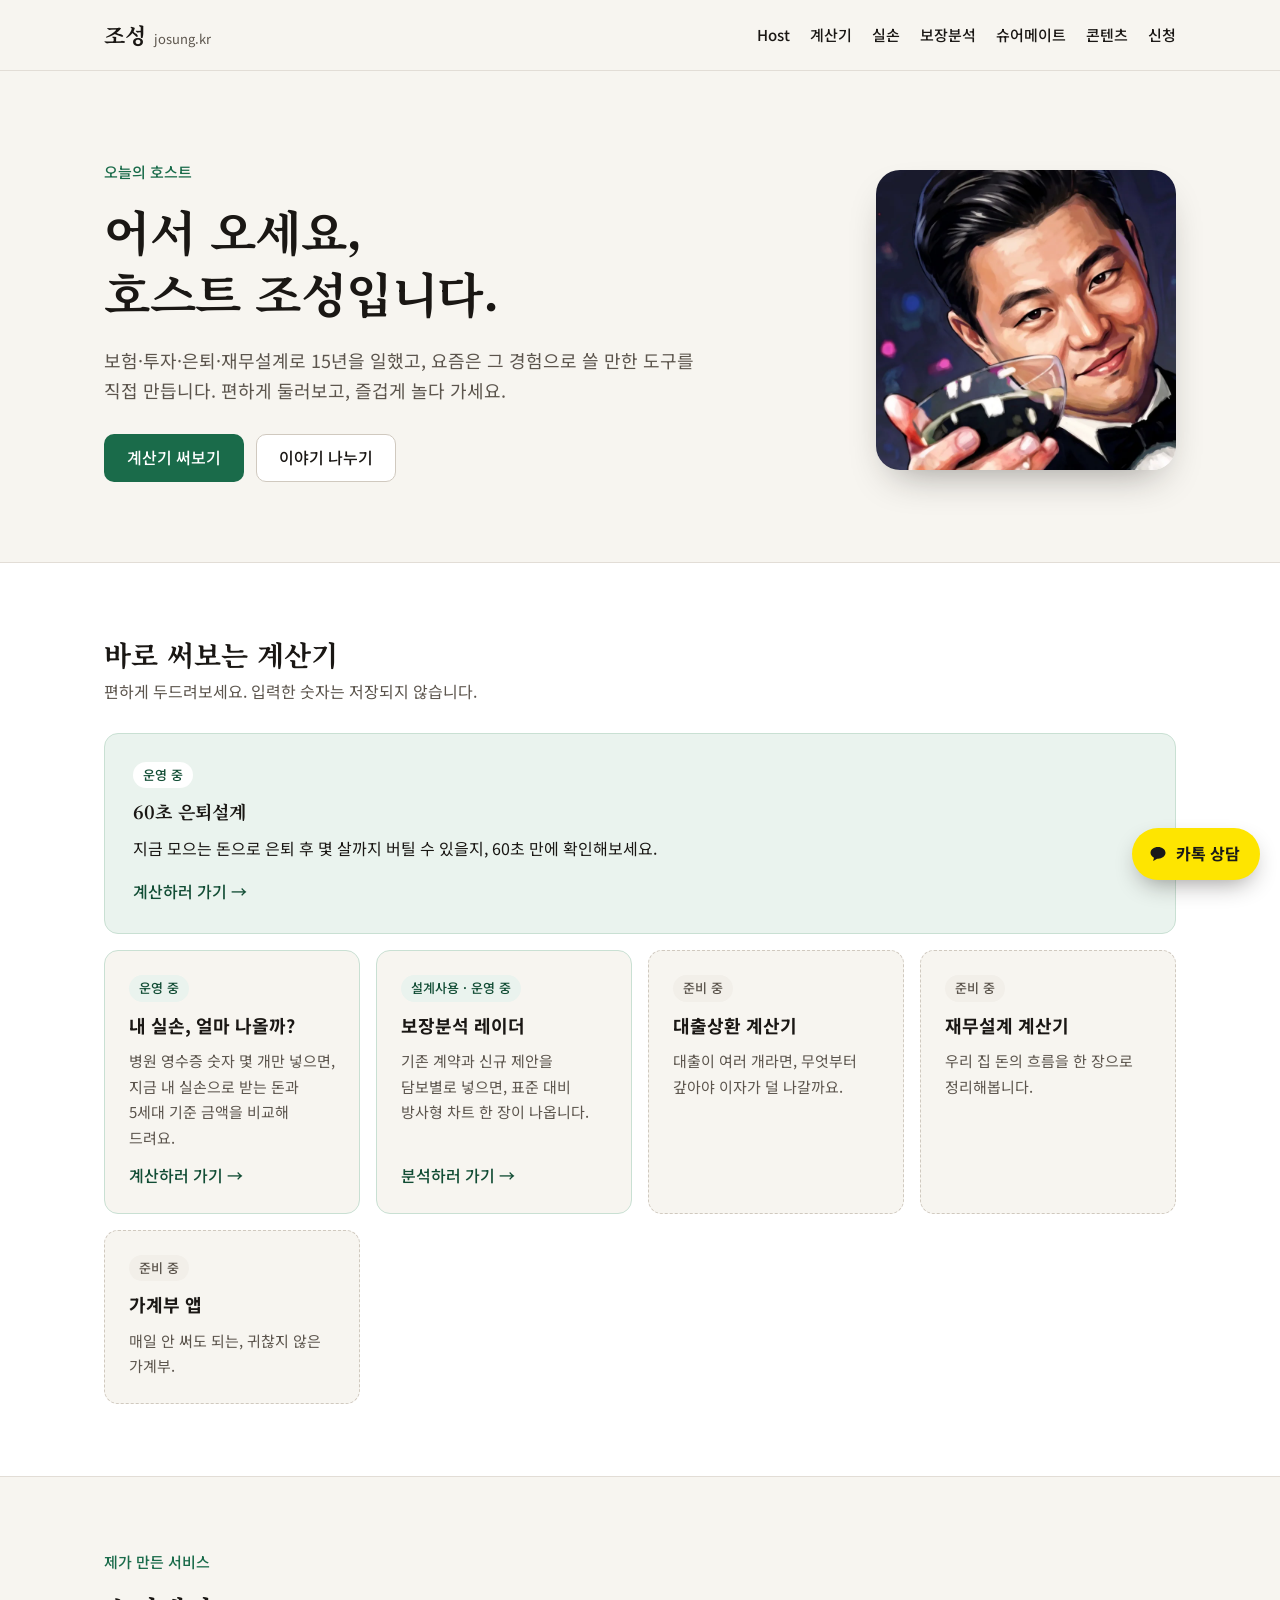
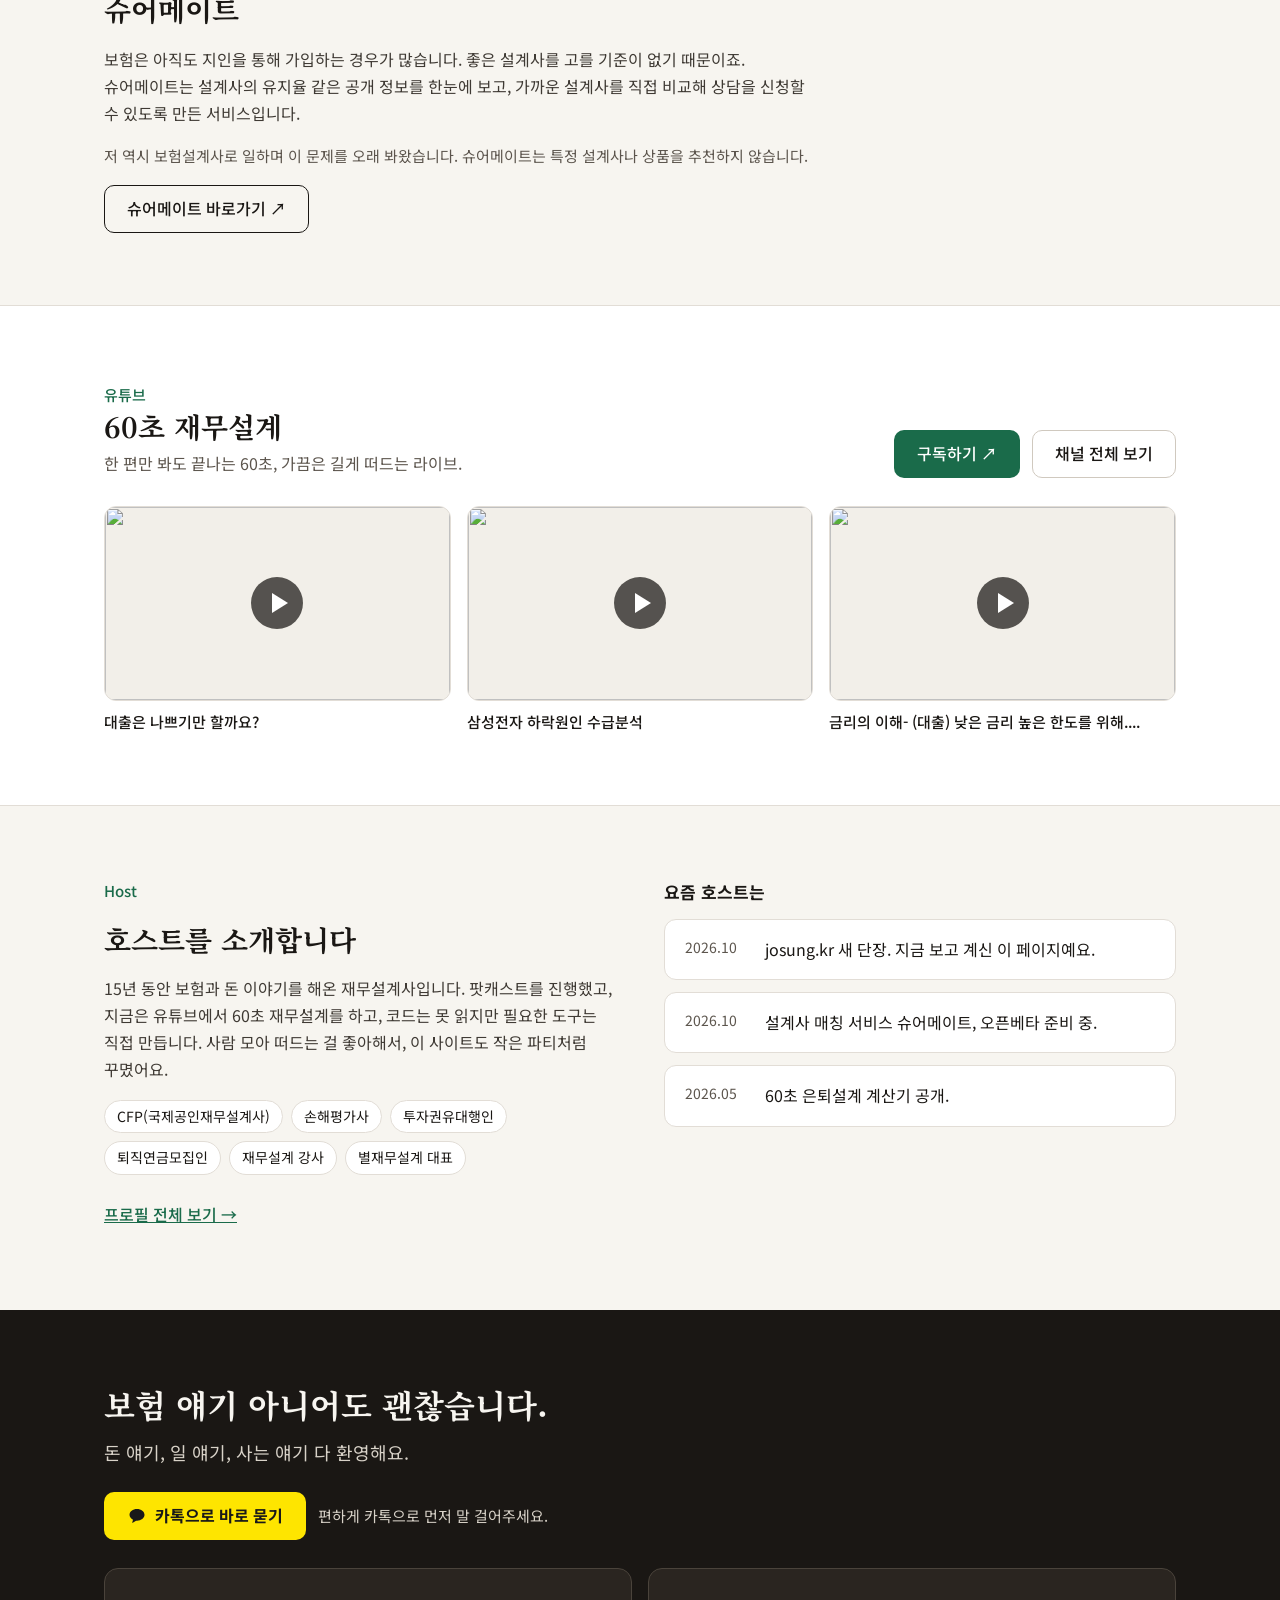
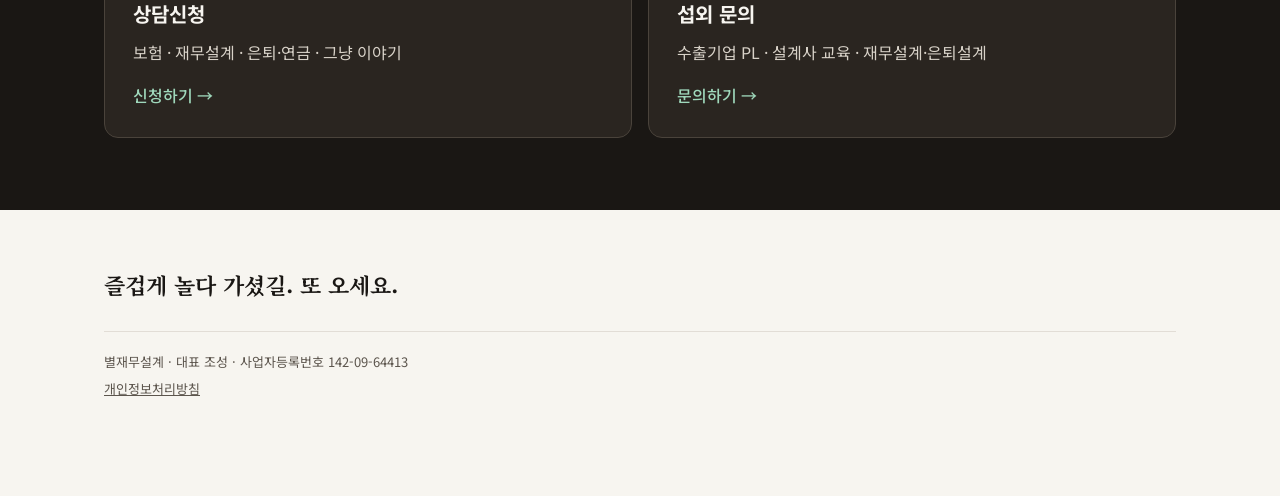
==== index.html @ 2e217f1d "공통 스타일 캐시 무효화 (site.css?v=) — 새 스타일이 바로 적용되도록 Co-Authored-By: Claude Opus 5.5 <noreply@anthropic.com" ====
<!doctype html>
<html lang="ko">
<head>
<meta charset="utf-8">
<meta name="viewport" content="width=device-width, initial-scale=1">
<title>조성 · josung.kr</title>
<meta name="description" content="어서 오세요, 호스트 조성입니다. 보험·투자·은퇴·재무설계 15년, 그 경험으로 쓸 만한 도구를 직접 만듭니다.">
<meta property="og:title" content="조성 · josung.kr">
<meta property="og:description" content="어서 오세요, 호스트 조성입니다. 편하게 둘러보고, 즐겁게 놀다 가세요.">
<meta property="og:url" content="https://josung.kr/">
<meta property="og:type" content="website">
<meta property="og:image" content="https://josung.kr/assets/og.jpg">
<meta property="og:image:width" content="1017">
<meta property="og:image:height" content="1017">
<link rel="preconnect" href="https://fonts.googleapis.com">
<link rel="preconnect" href="https://fonts.gstatic.com" crossorigin>
<link href="https://fonts.googleapis.com/css2?family=Noto+Serif+KR:wght@600;700&family=Noto+Sans+KR:wght@400;500;700&display=swap" rel="stylesheet">
<link rel="stylesheet" href="/assets/site.css?v=20261109">
</head>
<body>

<header class="site-header">
<div class="wrap">
<a class="brand" href="/"><b>조성</b><span>josung.kr</span></a>
<nav class="nav" aria-label="주 메뉴">
<a href="/host/">Host</a>
<a href="/#tools">계산기</a>
<a href="/silson/">실손</a>
<a href="/coverage/">보장분석</a>
<a href="/#suremate">슈어메이트</a>
<a href="/#contents">콘텐츠</a>
<a href="/apply/">신청</a>
</nav>
</div>
</header>

<main>
<section class="hero">
<div class="wrap hero-grid">
<div class="hero-text">
<p class="eyebrow">오늘의 호스트</p>
<h1>어서 오세요,<br>호스트 조성입니다.</h1>
<p class="lead">보험·투자·은퇴·재무설계로 15년을 일했고, 요즘은 그 경험으로 쓸 만한 도구를 직접 만듭니다. 편하게 둘러보고, 즐겁게 놀다 가세요.</p>
<div class="btns">
<a class="btn btn-primary" href="#tools">계산기 써보기</a>
<a class="btn btn-ghost" href="/apply/">이야기 나누기</a>
</div>
</div>
<picture class="host-photo">
<source srcset="/assets/host.webp" type="image/webp">
<img src="/assets/host.jpg" width="800" height="800" alt="샴페인 잔을 들고 웃고 있는 호스트 조성의 일러스트" fetchpriority="high">
</picture>
</div>
</section>

<section class="mkt" id="mkt-wrap" aria-label="오늘의 시장 지표" hidden>
<div class="wrap mkt-row">
<ul class="mkt-list" id="mkt"></ul>
</div>
</section>

<section class="band section" id="tools">
<div class="wrap">
<div class="section-head">
<div>
<h2>바로 써보는 계산기</h2>
<p class="muted">편하게 두드려보세요. 입력한 숫자는 저장되지 않습니다.</p>
</div>
</div>
<div class="grid">
<a class="card card-feature" href="/retire/">
<span class="badge badge-live">운영 중</span>
<span class="title">60초 은퇴설계</span>
<span>지금 모으는 돈으로 은퇴 후 몇 살까지 버틸 수 있을지, 60초 만에 확인해보세요.</span>
<span class="go">계산하러 가기 →</span>
</a>
<a class="card" href="/silson/" style="border-color:#C9E0D3">
<span class="badge badge-live" style="background:var(--accent-light)">운영 중</span>
<span class="title">내 실손, 얼마 나올까?</span>
<span class="desc">병원 영수증 숫자 몇 개만 넣으면, 지금 내 실손으로 받는 돈과 5세대 기준 금액을 비교해 드려요.</span>
<span style="margin-top:auto;padding-top:4px;font-weight:500;color:var(--accent-dark)">계산하러 가기 →</span>
</a>
<a class="card" href="/coverage/" style="border-color:#C9E0D3">
<span class="badge badge-live" style="background:var(--accent-light)">설계사용 · 운영 중</span>
<span class="title">보장분석 레이더</span>
<span class="desc">기존 계약과 신규 제안을 담보별로 넣으면, 표준 대비 방사형 차트 한 장이 나옵니다.</span>
<span style="margin-top:auto;padding-top:4px;font-weight:500;color:var(--accent-dark)">분석하러 가기 →</span>
</a>
<div class="card card-soon">
<span class="badge">준비 중</span>
<span class="title">대출상환 계산기</span>
<span class="desc">대출이 여러 개라면, 무엇부터 갚아야 이자가 덜 나갈까요.</span>
</div>
<div class="card card-soon">
<span class="badge">준비 중</span>
<span class="title">재무설계 계산기</span>
<span class="desc">우리 집 돈의 흐름을 한 장으로 정리해봅니다.</span>
</div>
<div class="card card-soon">
<span class="badge">준비 중</span>
<span class="title">가계부 앱</span>
<span class="desc">매일 안 써도 되는, 귀찮지 않은 가계부.</span>
</div>
</div>
</div>
</section>

<section class="section" id="suremate">
<div class="wrap">
<div class="stack" style="max-width:44em">
<p class="eyebrow">제가 만든 서비스</p>
<h2>슈어메이트</h2>
<p style="color:var(--text-body)">보험은 아직도 지인을 통해 가입하는 경우가 많습니다. 좋은 설계사를 고를 기준이 없기 때문이죠. 슈어메이트는 설계사의 유지율 같은 공개 정보를 한눈에 보고, 가까운 설계사를 직접 비교해 상담을 신청할 수 있도록 만든 서비스입니다.</p>
<p class="muted" style="font-size:15px">저 역시 보험설계사로 일하며 이 문제를 오래 봐왔습니다. 슈어메이트는 특정 설계사나 상품을 추천하지 않습니다.</p>
<div><a class="btn btn-line" href="https://suremate.co.kr" target="_blank" rel="noopener">슈어메이트 바로가기 ↗</a></div>
</div>
</div>
</section>

<section class="band section" id="contents">
<div class="wrap">
<div class="section-head">
<div>
<p class="eyebrow">유튜브</p>
<h2>60초 재무설계</h2>
<p class="muted">한 편만 봐도 끝나는 60초, 가끔은 길게 떠드는 라이브.</p>
</div>
<div class="btns">
<a class="btn btn-primary" href="https://www.youtube.com/@fp60seconds?sub_confirmation=1" target="_blank" rel="noopener">구독하기 ↗</a>
<a class="btn btn-ghost" href="https://www.youtube.com/@fp60seconds" target="_blank" rel="noopener">채널 전체 보기</a>
</div>
</div>
<div id="yt" class="video-grid" aria-label="최신 영상 목록"></div>
</div>
</section>

<section class="section" id="host">
<div class="wrap split">
<div class="stack">
<p class="eyebrow">Host</p>
<h2>호스트를 소개합니다</h2>
<p style="color:var(--text-body)">15년 동안 보험과 돈 이야기를 해온 재무설계사입니다. 팟캐스트를 진행했고, 지금은 유튜브에서 60초 재무설계를 하고, 코드는 못 읽지만 필요한 도구는 직접 만듭니다. 사람 모아 떠드는 걸 좋아해서, 이 사이트도 작은 파티처럼 꾸몄어요.</p>
<div class="tags">
<span class="tag">CFP(국제공인재무설계사)</span>
<span class="tag">손해평가사</span>
<span class="tag">투자권유대행인</span>
<span class="tag">퇴직연금모집인</span>
<span class="tag">재무설계 강사</span>
<span class="tag">별재무설계 대표</span>
</div>
<div><a href="/host/" style="font-weight:500;display:inline-block;padding:10px 0">프로필 전체 보기 →</a></div>
</div>
<div class="news">
<h3>요즘 호스트는</h3>
<div class="news-item"><time datetime="2026-10">2026.10</time><span>josung.kr 새 단장. 지금 보고 계신 이 페이지예요.</span></div>
<div class="news-item"><time datetime="2026-10">2026.10</time><span>설계사 매칭 서비스 슈어메이트, 오픈베타 준비 중.</span></div>
<div class="news-item"><time datetime="2026-05">2026.05</time><span>60초 은퇴설계 계산기 공개.</span></div>
</div>
</div>
</section>

<section class="dark section" id="apply">
<div class="wrap">
<h2>보험 얘기 아니어도 괜찮습니다.</h2>
<p class="sub">돈 얘기, 일 얘기, 사는 얘기 다 환영해요.</p>
<div class="btns" style="margin:-8px 0 28px"><a class="btn btn-kakao" href="https://pf.kakao.com/_ewmWX/chat" target="_blank" rel="noopener"><svg width="20" height="20" viewBox="0 0 24 24" aria-hidden="true"><path fill="currentColor" d="M12 3.5c-5 0-9 3.1-9 7 0 2.5 1.7 4.7 4.2 5.9l-.9 3.4c-.1.3.3.6.6.4l4-2.6h1.1c5 0 9-3.1 9-7s-4-7.1-9-7.1z"/></svg>카톡으로 바로 묻기</a><span class="kakao-note">편하게 카톡으로 먼저 말 걸어주세요.</span></div>
<div class="grid">
<a class="dark-card" href="/apply/#consult">
<span class="title">상담신청</span>
<span class="desc">보험 · 재무설계 · 은퇴·연금 · 그냥 이야기</span>
<span class="go">신청하기 →</span>
</a>
<a class="dark-card" href="/apply/#lecture">
<span class="title">섭외 문의</span>
<span class="desc">수출기업 PL · 설계사 교육 · 재무설계·은퇴설계</span>
<span class="go">문의하기 →</span>
</a>
</div>
</div>
</section>
</main>
<a class="kakao-fab" href="https://pf.kakao.com/_ewmWX/chat" target="_blank" rel="noopener" aria-label="카카오톡으로 바로 채팅하기"><svg width="20" height="20" viewBox="0 0 24 24" aria-hidden="true"><path fill="currentColor" d="M12 3.5c-5 0-9 3.1-9 7 0 2.5 1.7 4.7 4.2 5.9l-.9 3.4c-.1.3.3.6.6.4l4-2.6h1.1c5 0 9-3.1 9-7s-4-7.1-9-7.1z"/></svg><span>카톡 상담</span></a>


<footer class="site-footer">
<div class="wrap">
<p class="bye">즐겁게 놀다 가셨길. 또 오세요.</p>
<div class="legal">
<span>별재무설계 · 대표 조성 · 사업자등록번호 142-09-64413</span>
<span><a href="/privacy/">개인정보처리방침</a></span>
</div>
</div>
</footer>

<script>
(function () {
  var box = document.getElementById('yt');
  var PLAYLIST = 'UUj6xeOFJopNMWaW1J7c9bAw';
  var SOURCES = ['https://raw.githubusercontent.com/agemoory/retirement_planing/main/data/videos.json', '/data/videos.json'];
  var MAX = 3;

  function fallback() {
    box.className = 'video';
    box.innerHTML = '';
    var f = document.createElement('iframe');
    f.src = 'https://www.youtube-nocookie.com/embed/videoseries?list=' + PLAYLIST + '&rel=0';
    f.title = '60초 재무설계 최신 영상';
    f.loading = 'lazy';
    f.allow = 'accelerometer; clipboard-write; encrypted-media; gyroscope; picture-in-picture; web-share';
    f.referrerPolicy = 'strict-origin-when-cross-origin';
    f.allowFullscreen = true;
    box.appendChild(f);
  }

  function fmt(iso) {
    var d = new Date(iso);
    if (isNaN(d)) return '';
    return d.getFullYear() + '.' + String(d.getMonth() + 1).padStart(2, '0') + '.' + String(d.getDate()).padStart(2, '0');
  }

  function play(item, v) {
    var f = document.createElement('iframe');
    f.src = 'https://www.youtube-nocookie.com/embed/' + v.id + '?autoplay=1&rel=0';
    f.title = v.title;
    f.allow = 'autoplay; accelerometer; clipboard-write; encrypted-media; gyroscope; picture-in-picture; web-share';
    f.referrerPolicy = 'strict-origin-when-cross-origin';
    f.allowFullscreen = true;
    var thumb = item.querySelector('.vthumb');
    thumb.innerHTML = '';
    thumb.appendChild(f);
  }

  function render(list) {
    box.innerHTML = '';
    list.slice(0, MAX).forEach(function (v) {
      var item = document.createElement('div');
      item.className = 'vitem';
      var btn = document.createElement('button');
      btn.type = 'button';
      btn.className = 'vthumb';
      btn.setAttribute('aria-label', v.title + ' 재생');
      var img = document.createElement('img');
      img.src = 'https://i.ytimg.com/vi/' + v.id + '/mqdefault.jpg';
      img.alt = '';
      img.loading = 'lazy';
      var icon = document.createElement('span');
      icon.className = 'vplay';
      icon.setAttribute('aria-hidden', 'true');
      btn.appendChild(img);
      btn.appendChild(icon);
      btn.addEventListener('click', function () { play(item, v); });
      var t = document.createElement('p');
      t.className = 'vtitle';
      t.textContent = v.title;
      item.appendChild(btn);
      item.appendChild(t);
      box.appendChild(item);
    });
  }

  function load(i) {
    if (i >= SOURCES.length) { fallback(); return; }
    fetch(SOURCES[i], { cache: 'no-cache' })
      .then(function (r) { if (!r.ok) throw 0; return r.json(); })
      .then(function (j) { if (!j.videos || !j.videos.length) throw 0; render(j.videos); })
      .catch(function () { load(i + 1); });
  }
  load(0);
})();
</script>
<script>
(function () {
  var wrap = document.getElementById('mkt-wrap'), list = document.getElementById('mkt');
  var SOURCES = ['https://raw.githubusercontent.com/agemoory/retirement_planing/market-data/market.json', 'https://raw.githubusercontent.com/agemoory/retirement_planing/main/data/market.json', '/data/market.json'];
  function n(v, d) { return Number(v).toLocaleString('ko-KR', { minimumFractionDigits: d, maximumFractionDigits: d }); }
  function hm(iso) {
    var d = new Date(iso); if (isNaN(d)) return '';
    var k = new Date(d.getTime() + (d.getTimezoneOffset() + 540) * 60000);
    return (k.getMonth() + 1) + '.' + String(k.getDate()).padStart(2, '0') + ' ' + String(k.getHours()).padStart(2, '0') + ':' + String(k.getMinutes()).padStart(2, '0');
  }
  function kst(iso) { var d = new Date(iso); return isNaN(d) ? null : new Date(d.getTime() + (d.getTimezoneOffset() + 540) * 60000); }
  // 오늘 시세면 'HH:MM', 아니면 'M.DD 마감'
  function stamp(iso) {
    var k = kst(iso), now = kst(new Date().toISOString()); if (!k) return '';
    if (k.toDateString() === now.toDateString()) return String(k.getHours()).padStart(2, '0') + ':' + String(k.getMinutes()).padStart(2, '0');
    return (k.getMonth() + 1) + '/' + k.getDate();
  }
  function render(j) {
    var items = (j.items || []).filter(function (i) { return isFinite(i.price) && isFinite(i.change); });
    if (!items.length) return;
    var newest = items.reduce(function (m, i) { var t = Date.parse(i.time || ''); return t > m ? t : m; }, 0);
    if (newest && Date.now() - newest > 7 * 864e5) return;   // 일주일 넘게 묵은 숫자는 숨김
    list.innerHTML = items.map(function (i) {
      if (i.unit === 'fg') {
        var sc = Math.round(i.price);
        var band = sc < 25 ? ['ef', '극단적 공포'] : sc < 45 ? ['f', '공포'] : sc <= 55 ? ['n', '중립'] : sc <= 75 ? ['g', '탐욕'] : ['eg', '극단적 탐욕'];
        return '<li title="CNN Fear &amp; Greed Index · 전일 ' + Math.round(i.prev) + (i.time ? ' · ' + hm(i.time) + ' 기준' : '') + '">' +
          '<a class="mk-n" href="' + (i.link || 'https://edition.cnn.com/markets/fear-and-greed') + '" target="_blank" rel="noopener">' + i.name + '</a>' +
          '<span class="mk-v">' + sc + '</span><span class="mk-fg fg-' + band[0] + '">' + band[1] + '</span></li>';
      }
      var up = i.change > 0, dn = i.change < 0, cls = up ? 'up' : (dn ? 'dn' : 'eq'), arrow = up ? '▲' : (dn ? '▼' : '–');
      var val, chg;
      if (i.unit === 'krw') { val = n(i.price, 1) + '원'; chg = n(Math.abs(i.change), 1); }
      else if (i.unit === 'pct') { val = n(i.price, 2) + '%'; chg = n(Math.abs(i.change), 2) + '%p'; }
      else { val = n(i.price, 2); chg = n(Math.abs(i.pct), 2) + '%'; }
      var sr = up ? '상승' : (dn ? '하락' : '보합');
      return '<li title="' + (i.time ? hm(i.time) + ' 기준 · ' : '') + '전일 종가 대비 · 시세는 15~20분 늦을 수 있어요"><span class="mk-n">' + i.name + '</span><span class="mk-v">' + val + '</span>' +
        '<span class="mk-c ' + cls + '"><span aria-hidden="true">' + arrow + '</span><span class="sr">' + sr + ' </span>' + chg + '</span>' +
        (i.time ? '<span class="mk-t">' + stamp(i.time) + '</span>' : '') + '</li>';
    }).join('');
    wrap.hidden = false;
  }
  function load(k) {
    if (k >= SOURCES.length) return;
    fetch(SOURCES[k], { cache: 'no-cache' }).then(function (r) { if (!r.ok) throw 0; return r.json(); })
      .then(render).catch(function () { load(k + 1); });
  }
  load(0);
})();
</script>
<script data-goatcounter="https://josung.goatcounter.com/count" async src="https://gc.zgo.at/count.js"></script>
</body>
</html>
---- assets/site.css ----
:root{
  --bg:#F7F5F0; --surface:#FFFFFF; --surface2:#F2EFE9;
  --border:#E2DDD6; --border2:#D0C9BF;
  --text:#1A1714; --text2:#5C554D; --text-body:#3F3A34;
  --accent:#1A6B4A; --accent-dark:#124D35; --accent-light:#EAF3EE;
  --danger:#A33A2A;
  --serif:'Noto Serif KR', serif;
  --sans:'Noto Sans KR', system-ui, -apple-system, sans-serif;
}
*{box-sizing:border-box}
html{scroll-behavior:smooth}
body{margin:0;background:var(--bg);color:var(--text);font-family:var(--sans);font-size:16px;line-height:1.7;-webkit-font-smoothing:antialiased;word-break:keep-all;overflow-wrap:break-word}
a{color:var(--accent)}a:hover{color:var(--accent-dark)}
img{max-width:100%}
.wrap{max-width:1120px;margin:0 auto;padding:0 24px}
.serif{font-family:var(--serif);font-weight:700}
.eyebrow{margin:0;font-size:15px;font-weight:500;color:var(--accent)}
.muted{color:var(--text2)}
.band{background:var(--surface);border-top:1px solid var(--border);border-bottom:1px solid var(--border)}
.section{padding:72px 0}
.section h2{margin:0;font-family:var(--serif);font-size:28px;font-weight:700;line-height:1.4}
.section-head{display:flex;flex-wrap:wrap;align-items:flex-end;justify-content:space-between;gap:8px 24px;margin-bottom:28px}
.section-head p{margin:4px 0 0}

/* header */
.site-header{border-bottom:1px solid var(--border);background:var(--bg)}
.site-header .wrap{display:flex;flex-wrap:wrap;align-items:center;justify-content:space-between;gap:4px 32px;padding-top:12px;padding-bottom:12px}
.brand{display:flex;align-items:baseline;gap:8px;text-decoration:none;color:var(--text)}
.brand b{font-family:var(--serif);font-weight:700;font-size:22px}
.brand span{font-size:13px;color:var(--text2)}
.nav{display:flex;flex-wrap:wrap;gap:0 20px;font-size:15px;font-weight:500}
.nav a{color:var(--text);text-decoration:none;padding:10px 0}
.nav a:hover{color:var(--accent)}
.nav a[aria-current="page"]{color:var(--accent);text-decoration:underline;text-underline-offset:6px}

/* buttons */
.btn{display:inline-flex;align-items:center;justify-content:center;gap:8px;min-height:48px;padding:0 22px;border-radius:10px;font-weight:500;text-decoration:none;border:1px solid transparent;cursor:pointer;font-family:inherit;font-size:16px}
.btn-primary{background:var(--accent);color:#fff}
.btn-primary:hover{background:var(--accent-dark);color:#fff}
.btn-ghost{background:var(--surface);color:var(--text);border-color:var(--border2)}
.btn-ghost:hover{border-color:var(--text);color:var(--text)}
.btn-line{background:transparent;color:var(--text);border-color:var(--text)}
.btn-line:hover{background:var(--text);color:var(--bg)}
.btns{display:flex;flex-wrap:wrap;gap:12px}

.btn-kakao{background:#FEE500;color:#191919;font-weight:700}
.btn-kakao:hover{background:#F5DA00;color:#191919}
.kakao-note{align-self:center;font-size:15px;color:#D8D2C8}
.kakao-box{margin:28px 0 8px;padding:20px;border-radius:14px;background:#FFF9C7;border:1px solid #F2E27A;display:flex;flex-direction:column;gap:14px;align-items:flex-start}
.kakao-box p{margin:0;color:#3A3420}
.kakao-fab{position:fixed;right:20px;bottom:20px;z-index:50;display:inline-flex;align-items:center;gap:8px;min-height:52px;padding:0 20px 0 16px;border-radius:999px;background:#FEE500;color:#191919;font-weight:700;text-decoration:none;box-shadow:0 10px 24px -8px rgba(26,23,20,.45)}
.kakao-fab:hover{background:#F5DA00;color:#191919}
@media (max-width:640px){.kakao-fab{right:14px;bottom:14px;min-height:48px;padding:0 16px 0 14px;font-size:15px}}

/* hero */
.hero{padding:88px 0 80px}
.hero h1{margin:16px 0 20px;font-family:var(--serif);font-weight:700;font-size:48px;line-height:1.3;letter-spacing:-.01em}
.hero .lead{margin:0 0 28px;font-size:18px;color:var(--text2);max-width:34em}

.hero-grid{display:flex;flex-wrap:wrap;align-items:center;gap:40px 56px}
.hero-text{flex:999 1 420px;min-width:0}
.host-photo{flex:1 1 300px;max-width:420px;margin:0}
.host-photo img{display:block;width:100%;height:auto;aspect-ratio:1/1;object-fit:cover;border-radius:24px;box-shadow:0 18px 40px -18px rgba(26,23,20,.45)}

/* market strip */
.mkt{border-top:1px solid var(--border);background:var(--bg)}
.mkt-row{display:flex;align-items:center;justify-content:space-between;gap:8px 28px;padding-top:12px;padding-bottom:12px}
.mkt-list{display:flex;gap:6px 20px;margin:0;padding:0;list-style:none;flex-wrap:wrap}
.mkt-list li{display:flex;align-items:baseline;gap:5px;white-space:nowrap;font-size:14.5px}
.mk-n{color:var(--text2);font-size:13.5px}
.mk-v{font-weight:700;font-variant-numeric:tabular-nums}
.mk-c{font-size:13.5px;font-weight:500;font-variant-numeric:tabular-nums}
.mk-c.up{color:#C8322A}.mk-c.dn{color:#2160C4}.mk-c.eq{color:var(--text2)}
.mk-c span[aria-hidden]{font-size:11px;margin-right:2px}
.mkt .sr{position:absolute;width:1px;height:1px;overflow:hidden;clip:rect(0 0 0 0)}
.mkt-time{font-size:12px;color:var(--text2);white-space:nowrap}
.mk-t{font-size:11.5px;color:var(--text2);font-variant-numeric:tabular-nums}
a.mk-n{text-decoration:underline;text-decoration-color:var(--border2);text-underline-offset:3px}
a.mk-n:hover{color:var(--accent)}
.mk-fg{font-size:12px;font-weight:700;padding:1px 7px;border-radius:999px;white-space:nowrap}
.fg-ef{background:#DCE8FA;color:#1B4F9C}.fg-f{background:#EAF1FB;color:#2160C4}
.fg-n{background:var(--surface2);color:var(--text2)}
.fg-g{background:#FBEDEB;color:#B32B23}.fg-eg{background:#F7DAD6;color:#9A231C}
@media (max-width:640px){
  .mkt-row{flex-direction:column;align-items:stretch;gap:4px;padding-top:10px;padding-bottom:10px}
  .mkt-list{display:grid;grid-template-columns:1fr 1fr;gap:4px 12px}
  .mkt-list li{font-size:14px;gap:5px}
  .mk-n{font-size:13px}.mk-c{font-size:13px}
  .mkt-time{font-size:11px}
  .mk-t{font-size:11px}
  .mkt-list li{display:grid;grid-template-columns:auto auto;justify-content:start;align-items:baseline;gap:0 6px}
}

/* cards */
.grid{display:grid;grid-template-columns:repeat(auto-fit,minmax(240px,1fr));gap:16px}
.card{display:flex;flex-direction:column;gap:8px;padding:24px;border-radius:14px;background:var(--bg);border:1px solid var(--border);color:var(--text);text-decoration:none}
.card-feature{grid-column:1/-1;background:var(--accent-light);border-color:#C9E0D3;padding:28px}
a.card-feature:hover{border-color:var(--accent)}
.card-feature .title{font-family:var(--serif);font-size:24px;font-weight:700}
.card-feature .go{margin-top:auto;padding-top:8px;font-weight:500;color:var(--accent-dark)}
.card-soon{border-style:dashed;border-color:var(--border2)}
.card .title{font-size:18px;font-weight:700}
.card .desc{color:var(--text2);font-size:15px}
.badge{align-self:flex-start;font-size:13px;font-weight:500;border-radius:999px;padding:2px 10px;background:var(--surface2);color:var(--text2)}
.badge-live{background:#fff;color:var(--accent-dark)}

.split{display:flex;flex-wrap:wrap;gap:48px}
.split > *{flex:1 1 400px;min-width:0}
.stack{display:flex;flex-direction:column;gap:16px}
.stack p{margin:0}
.tags{display:flex;flex-wrap:wrap;gap:8px}
.tag{font-size:14px;padding:4px 12px;border-radius:999px;background:var(--surface);border:1px solid var(--border)}

.news{display:flex;flex-direction:column;gap:12px}
.news h3{margin:0;font-size:17px}
.news-item{display:flex;gap:16px;padding:16px 20px;background:var(--surface);border:1px solid var(--border);border-radius:12px}
.band .news-item{background:var(--bg)}
.news-item time{flex:0 0 auto;min-width:64px;font-size:14px;color:var(--text2)}

.channel{display:flex;flex-wrap:wrap;align-items:center;justify-content:space-between;gap:20px 32px;padding:32px;border-radius:16px;background:var(--bg);border:1px solid var(--border)}
.channel .title{font-family:var(--serif);font-size:22px;font-weight:700}

.video{position:relative;width:100%;max-width:880px;aspect-ratio:16/9;border-radius:16px;overflow:hidden;background:var(--surface2);border:1px solid var(--border)}
.video iframe{position:absolute;inset:0;width:100%;height:100%;border:0}

.video-grid{display:grid;grid-template-columns:repeat(auto-fit,minmax(240px,1fr));gap:20px 16px;min-height:120px}
.vitem{min-width:0}
.vthumb{position:relative;display:block;width:100%;aspect-ratio:16/9;padding:0;border:1px solid var(--border);border-radius:12px;overflow:hidden;background:var(--surface2);cursor:pointer}
.vthumb img{width:100%;height:100%;object-fit:cover;display:block}
.vthumb iframe{position:absolute;inset:0;width:100%;height:100%;border:0}
.vplay{position:absolute;left:50%;top:50%;width:52px;height:52px;margin:-26px 0 0 -26px;border-radius:50%;background:rgba(26,23,20,.72)}
.vplay::after{content:"";position:absolute;left:21px;top:16px;border-style:solid;border-width:10px 0 10px 16px;border-color:transparent transparent transparent #fff}
.vthumb:hover .vplay,.vthumb:focus-visible .vplay{background:var(--accent)}
.vthumb:focus-visible{outline:2px solid var(--accent);outline-offset:2px}
.vtitle{margin:10px 0 0;font-size:15px;font-weight:500;line-height:1.5;display:-webkit-box;-webkit-line-clamp:2;-webkit-box-orient:vertical;overflow:hidden}
.vdate{margin:2px 0 0;font-size:13px;color:var(--text2)}

/* dark apply band */
.dark{background:var(--text);color:var(--bg)}
.dark h2{font-size:32px}
.dark .sub{margin:10px 0 32px;font-size:18px;color:#D8D2C8}
.dark-card{display:flex;flex-direction:column;gap:8px;padding:28px;border-radius:14px;background:#2A2520;border:1px solid #4A433B;color:var(--bg);text-decoration:none}
.dark-card:hover{border-color:#9FD8BB;color:var(--bg)}
.dark-card .title{font-size:20px;font-weight:700}
.dark-card .desc{color:#D8D2C8}
.dark-card .go{margin-top:8px;font-weight:500;color:#9FD8BB}
.dark .grid{grid-template-columns:repeat(auto-fit,minmax(280px,1fr))}

/* footer */
.site-footer{padding:56px 0 96px}
.site-footer .bye{margin:0 0 28px;font-family:var(--serif);font-size:22px;font-weight:700}
.legal{border-top:1px solid var(--border);padding-top:20px;display:flex;flex-direction:column;gap:6px;font-size:13px;color:var(--text2);line-height:1.6}
.legal a{color:var(--text2)}

/* host page */
.profile-hero{padding:80px 0 56px}
.profile-hero h1{margin:12px 0 8px;font-family:var(--serif);font-size:48px;line-height:1.3}
.profile-hero .role{margin:0 0 24px;font-size:18px;color:var(--text2)}
.profile-hero p.body{margin:0 0 12px;color:var(--text-body);max-width:36em}
.cred{padding:20px;border-radius:12px;background:var(--bg);border:1px solid var(--border);display:flex;flex-direction:column;gap:2px}
.cred b{font-size:17px}
.cred span{font-size:14px;color:var(--text2)}
.timeline{display:flex;flex-direction:column}
.timeline div{display:flex;gap:20px;padding:16px 0;border-bottom:1px solid var(--border)}
.timeline span:first-child{flex:0 0 80px;font-size:14px;font-weight:500;color:var(--accent)}
.principle{padding:20px 24px;border-radius:12px;background:var(--surface);border:1px solid var(--border)}
.principle p{margin:0}
.principle p + p{margin-top:4px;font-size:15px;color:var(--text2)}
.likes{display:grid;grid-template-columns:repeat(2,minmax(0,1fr));gap:12px}
.likes div{padding:20px;border-radius:12px;background:var(--bg);border:1px solid var(--border)}
.likes p{margin:0}
.likes p + p{margin-top:4px;font-size:14px;color:var(--text2)}
.cta-row{display:flex;flex-wrap:wrap;align-items:center;justify-content:space-between;gap:20px 32px}
.cta-row h2{margin:0}

.lectures{display:grid;grid-template-columns:repeat(auto-fit,minmax(260px,1fr));gap:12px}
.lecture{display:flex;gap:16px;align-items:flex-start;padding:20px 24px;border-radius:12px;background:var(--surface);border:1px solid var(--border)}
.lecture .year{flex:0 0 auto;font-size:14px;font-weight:700;color:var(--accent);padding-top:2px}
.lecture div{display:flex;flex-direction:column;gap:2px;min-width:0}
.lecture b{font-size:17px}
.lecture div span{font-size:14px;color:var(--text2)}

/* apply page */
.apply{display:flex;flex-wrap:wrap;gap:48px;align-items:flex-start;padding-top:64px;padding-bottom:80px}
.apply-intro{flex:1 1 320px;min-width:0}
.apply-intro h1{margin:12px 0 16px;font-family:var(--serif);font-size:38px;line-height:1.35}
.steps{display:flex;flex-direction:column;gap:12px;margin-top:24px}
.steps div{display:flex;gap:12px}
.steps b{flex:0 0 28px;height:28px;border-radius:50%;background:var(--accent-light);color:var(--accent-dark);font-size:14px;display:flex;align-items:center;justify-content:center}
.form-card{flex:999 1 520px;min-width:0;background:var(--surface);border:1px solid var(--border);border-radius:16px;padding:32px}
.tabs{display:grid;grid-template-columns:1fr 1fr;gap:4px;padding:4px;background:var(--surface2);border-radius:12px;margin-bottom:24px}
.tabs button{min-height:44px;border:0;border-radius:9px;background:transparent;color:var(--text2);font:500 16px var(--sans);cursor:pointer}
.tabs button[aria-selected="true"]{background:var(--surface);color:var(--text);font-weight:700}
form{display:flex;flex-direction:column;gap:20px}
.row{display:grid;grid-template-columns:repeat(auto-fit,minmax(200px,1fr));gap:16px}
.field{display:flex;flex-direction:column;gap:6px}
.field label,.field legend{font-weight:500;font-size:15px}
.req{color:var(--danger)}
input[type=text],input[type=tel],input[type=email],textarea{width:100%;min-height:48px;padding:0 14px;border:1px solid var(--border2);border-radius:10px;background:#fff;color:var(--text);font:16px var(--sans)}
textarea{padding:12px 14px;line-height:1.6;resize:vertical;min-height:132px}
input:focus,textarea:focus{outline:2px solid var(--accent);outline-offset:1px;border-color:var(--accent)}
fieldset{border:0;margin:0;padding:0}
.chips{display:flex;flex-wrap:wrap;gap:8px;margin-top:4px}
.chips label{position:relative}
.chips input{position:absolute;opacity:0;width:1px;height:1px}
.chips span{display:inline-flex;align-items:center;min-height:44px;padding:0 18px;border-radius:999px;border:1px solid var(--border2);background:#fff;font-weight:500;cursor:pointer}
.chips input:checked + span{border-color:var(--accent);background:var(--accent-light);color:var(--accent-dark);font-weight:700}
.chips input:focus-visible + span{outline:2px solid var(--accent);outline-offset:2px}
.consent{padding:16px;background:var(--bg);border-radius:10px}
.consent label{display:flex;gap:10px;align-items:flex-start;font-size:14px;color:var(--text-body);cursor:pointer}
.consent input{width:20px;height:20px;margin:2px 0 0;flex:0 0 auto;accent-color:var(--accent)}
.err{font-size:13px;color:var(--danger)}
.err:empty{display:none}
.submit{min-height:52px;font-size:17px;font-weight:700}
.done{display:flex;flex-direction:column;align-items:flex-start;gap:16px;padding:24px 0}
.done .check{width:56px;height:56px;border-radius:50%;background:var(--accent-light);display:flex;align-items:center;justify-content:center}
.done h2{margin:0;font-family:var(--serif);font-size:28px}
.done p{margin:0;color:var(--text2)}
[hidden]{display:none !important}

/* privacy */
.doc{max-width:760px;padding-top:64px;padding-bottom:80px}
.doc h1{font-family:var(--serif);font-size:34px;margin:0 0 8px}
.doc h2{font-size:19px;margin:36px 0 8px}
.doc p,.doc li{color:var(--text-body)}
.doc table{width:100%;border-collapse:collapse;font-size:15px;margin:8px 0}
.doc th,.doc td{border:1px solid var(--border);padding:10px 12px;text-align:left;vertical-align:top}
.doc th{background:var(--surface2);font-weight:500}
.table-scroll{overflow-x:auto}

@media (max-width:640px){
  .hero{padding:56px 0 56px}
  .hero h1,.profile-hero h1{font-size:34px}
  .section{padding:56px 0}
  .section h2{font-size:24px}
  .dark h2{font-size:26px}
  .apply-intro h1{font-size:30px}
  .form-card{padding:20px}
  .channel{padding:24px}
  .likes{grid-template-columns:1fr}
  .host-photo{order:-1;max-width:260px}
  .hero-grid{gap:28px}
}
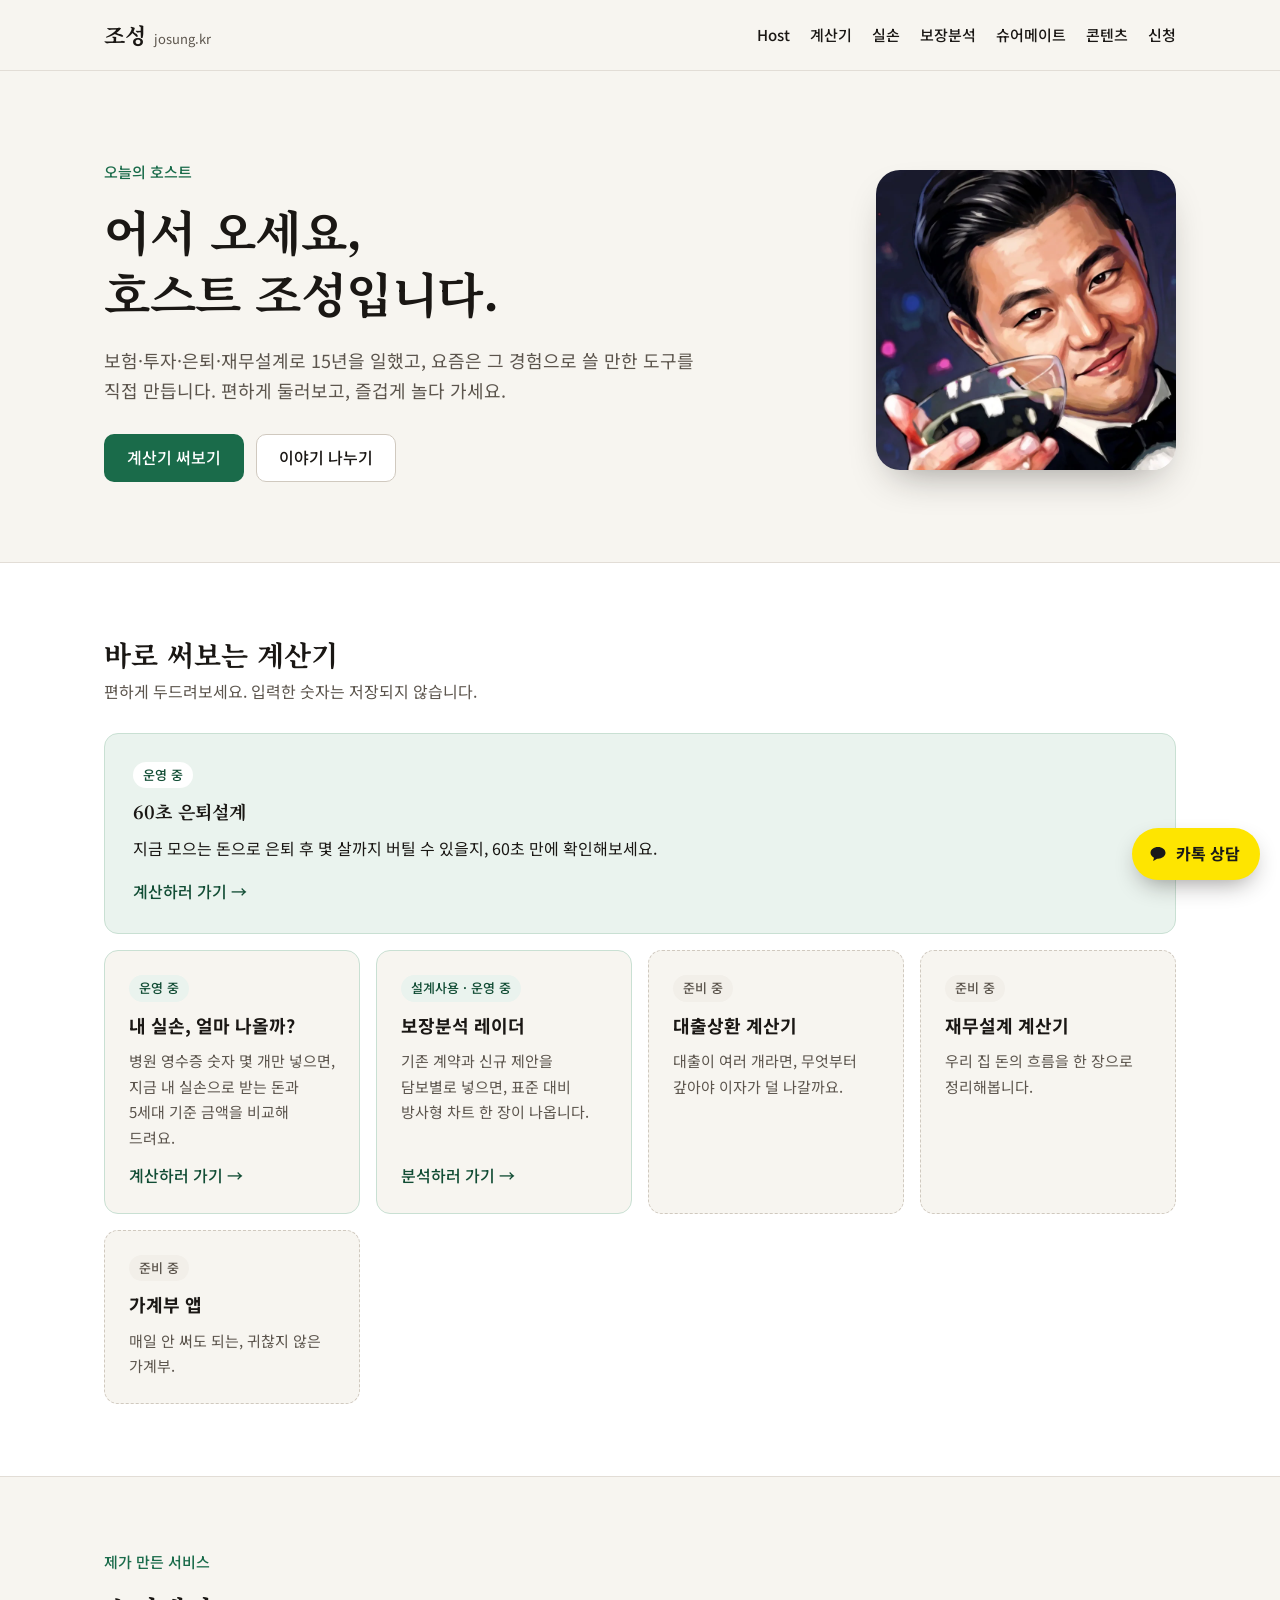
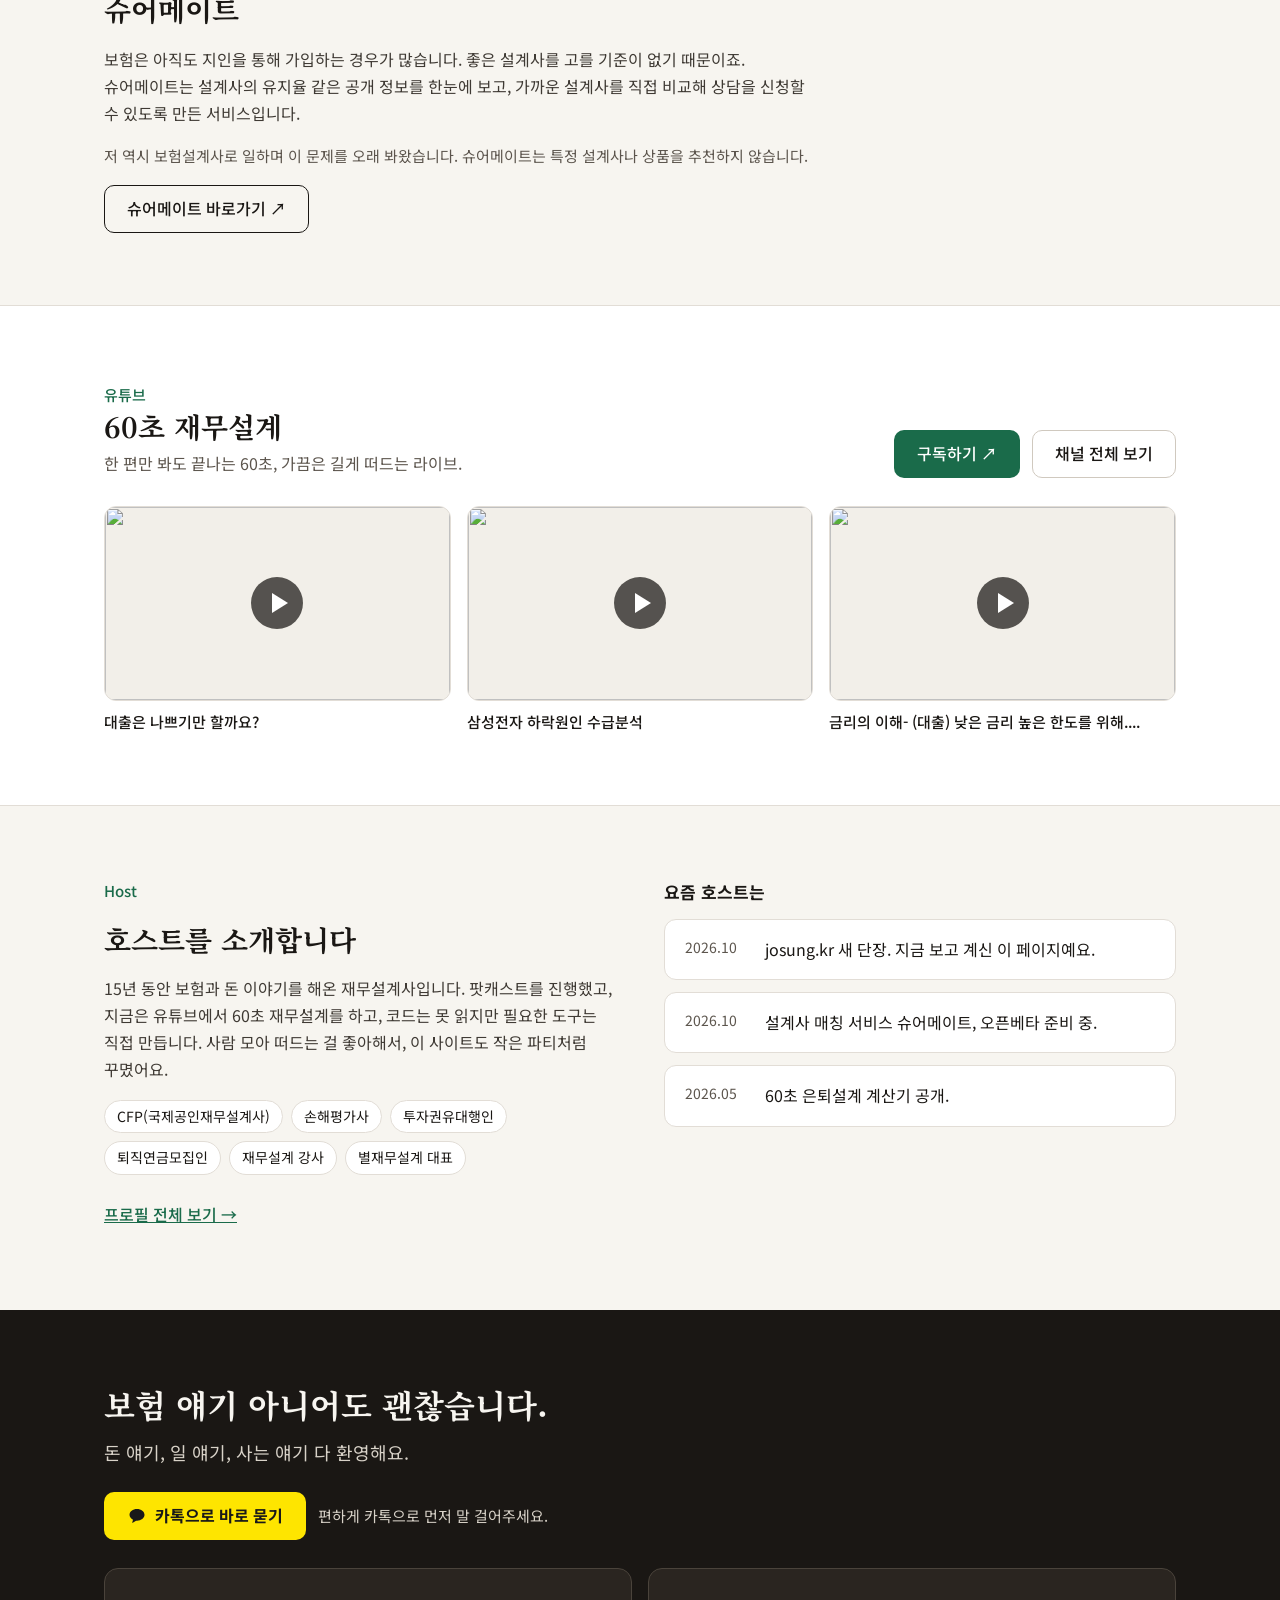
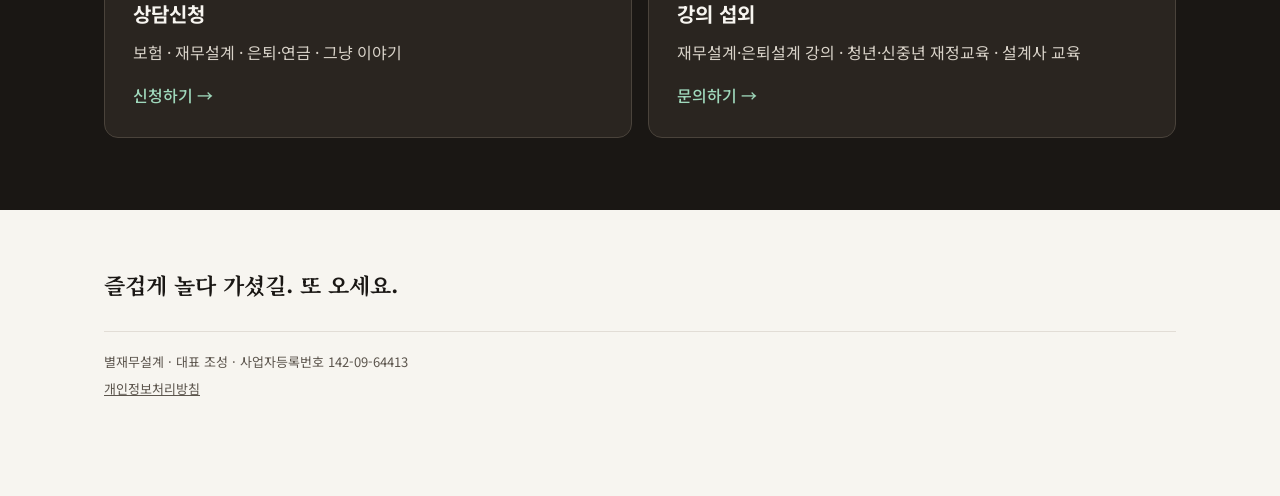
==== commit be725507: "섭외 문구를 강의 중심으로 정리 - 홈 카드 '섭외 문의' → '강의 섭외': 재무설계·은퇴설계 강의 · 청년·신중년 재정교육 · 설계사 교육 - 신청 페이지 강의 분야에서 '수출" ====
--- a/index.html
+++ b/index.html
@@ -171,8 +171,8 @@
 <span class="go">신청하기 →</span>
 </a>
 <a class="dark-card" href="/apply/#lecture">
-<span class="title">섭외 문의</span>
-<span class="desc">수출기업 PL · 설계사 교육 · 재무설계·은퇴설계</span>
+<span class="title">강의 섭외</span>
+<span class="desc">재무설계·은퇴설계 강의 · 청년·신중년 재정교육 · 설계사 교육</span>
 <span class="go">문의하기 →</span>
 </a>
 </div>
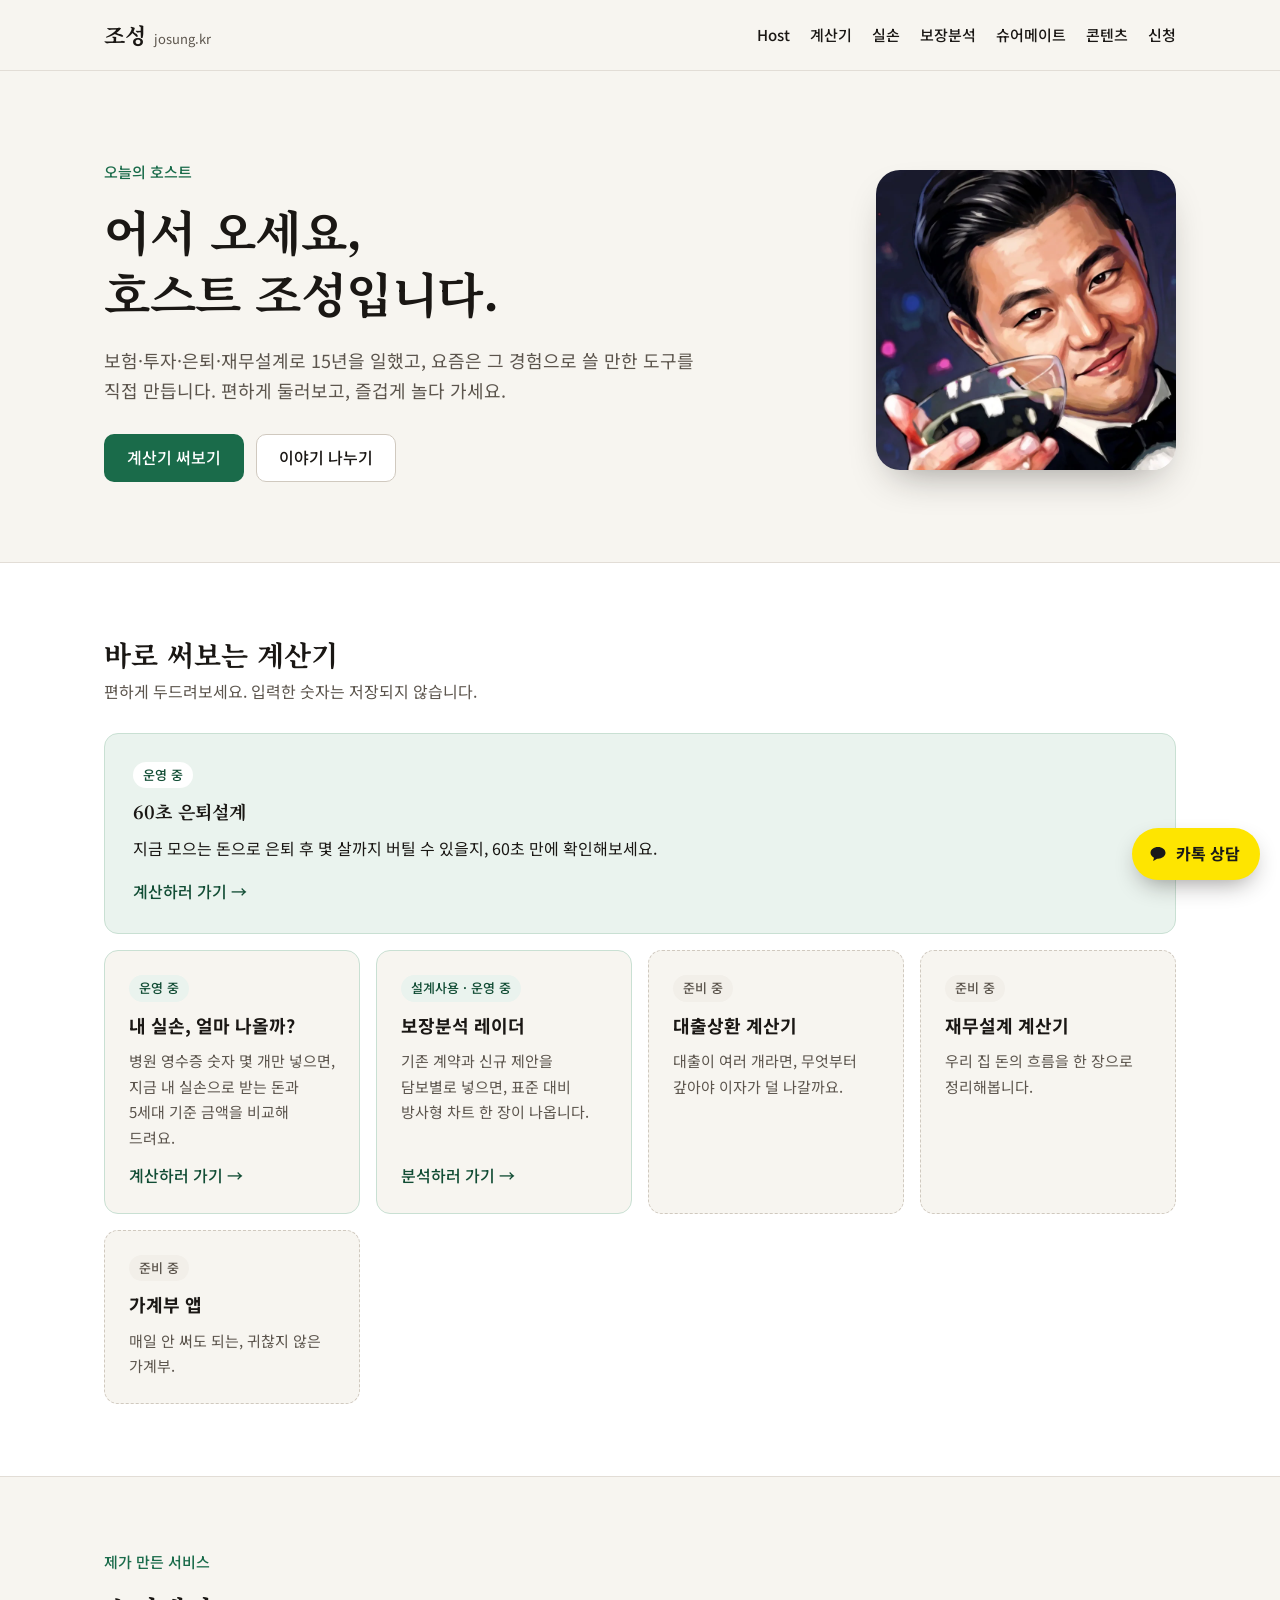
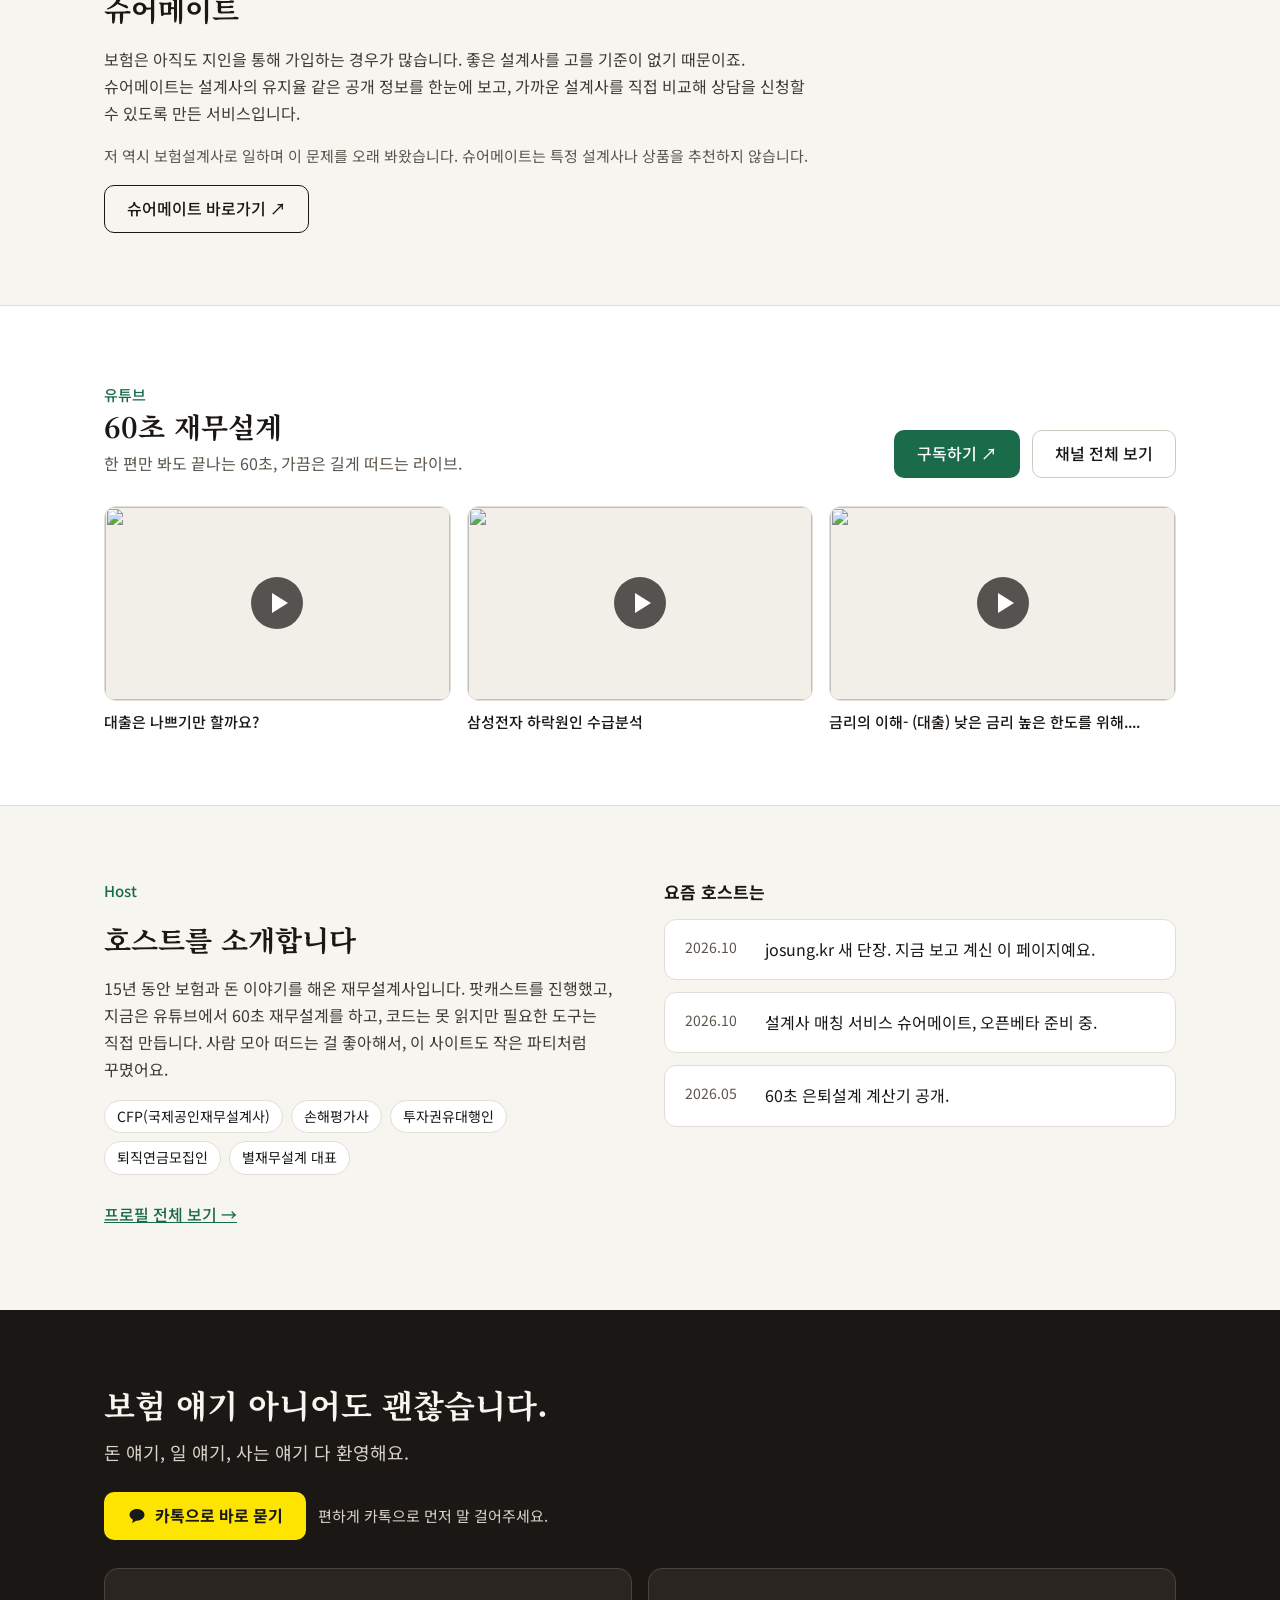
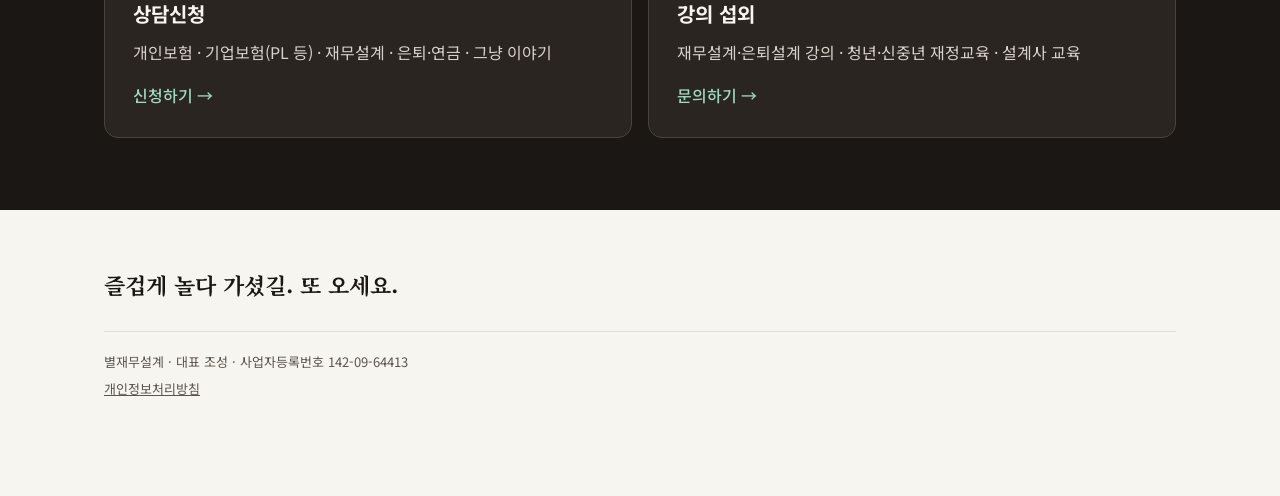
==== commit 6fcd4c10: "상담 주제를 개인보험·기업보험(PL 등)으로 나누고, 자격에서 '재무설계 강사' 제외 Co-Authored-By: Claude Opus 5.5 <noreply@anthropic.c" ====
--- a/index.html
+++ b/index.html
@@ -145,7 +145,6 @@
 <span class="tag">손해평가사</span>
 <span class="tag">투자권유대행인</span>
 <span class="tag">퇴직연금모집인</span>
-<span class="tag">재무설계 강사</span>
 <span class="tag">별재무설계 대표</span>
 </div>
 <div><a href="/host/" style="font-weight:500;display:inline-block;padding:10px 0">프로필 전체 보기 →</a></div>
@@ -167,7 +166,7 @@
 <div class="grid">
 <a class="dark-card" href="/apply/#consult">
 <span class="title">상담신청</span>
-<span class="desc">보험 · 재무설계 · 은퇴·연금 · 그냥 이야기</span>
+<span class="desc">개인보험 · 기업보험(PL 등) · 재무설계 · 은퇴·연금 · 그냥 이야기</span>
 <span class="go">신청하기 →</span>
 </a>
 <a class="dark-card" href="/apply/#lecture">
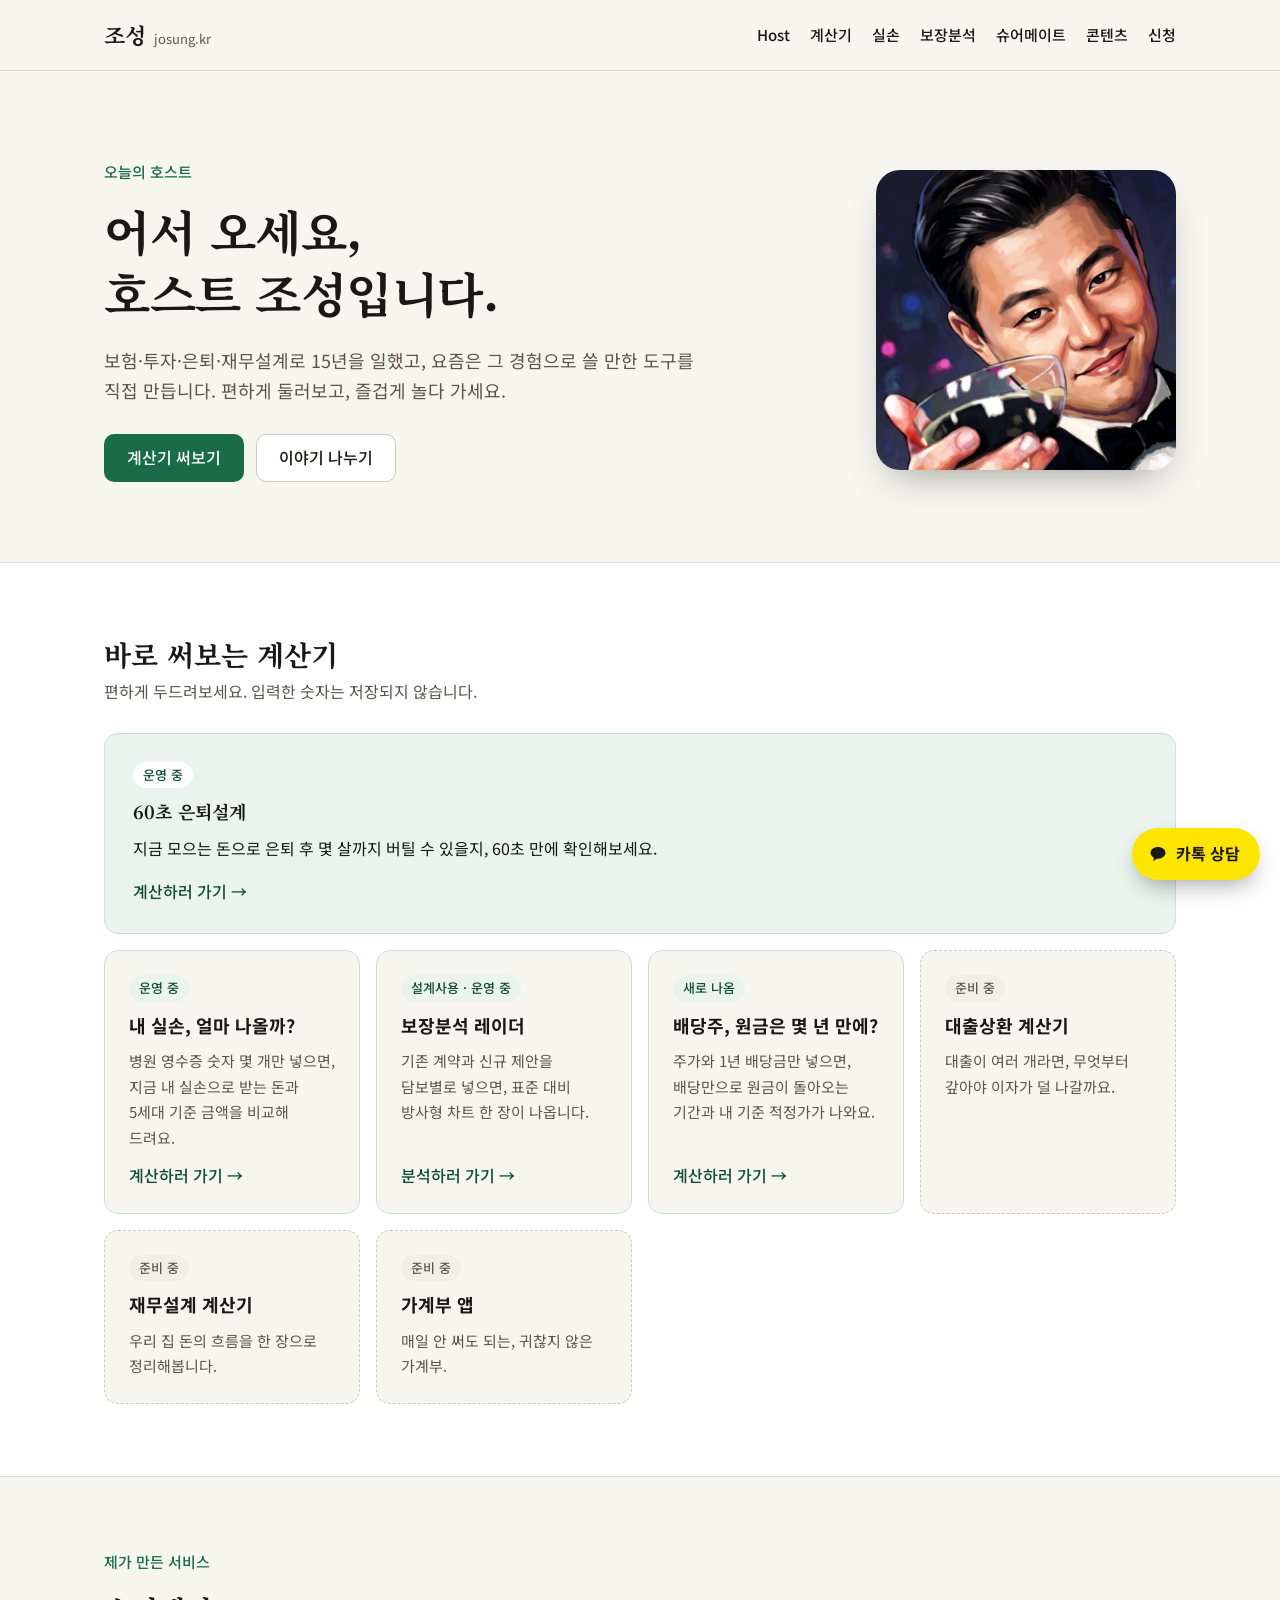
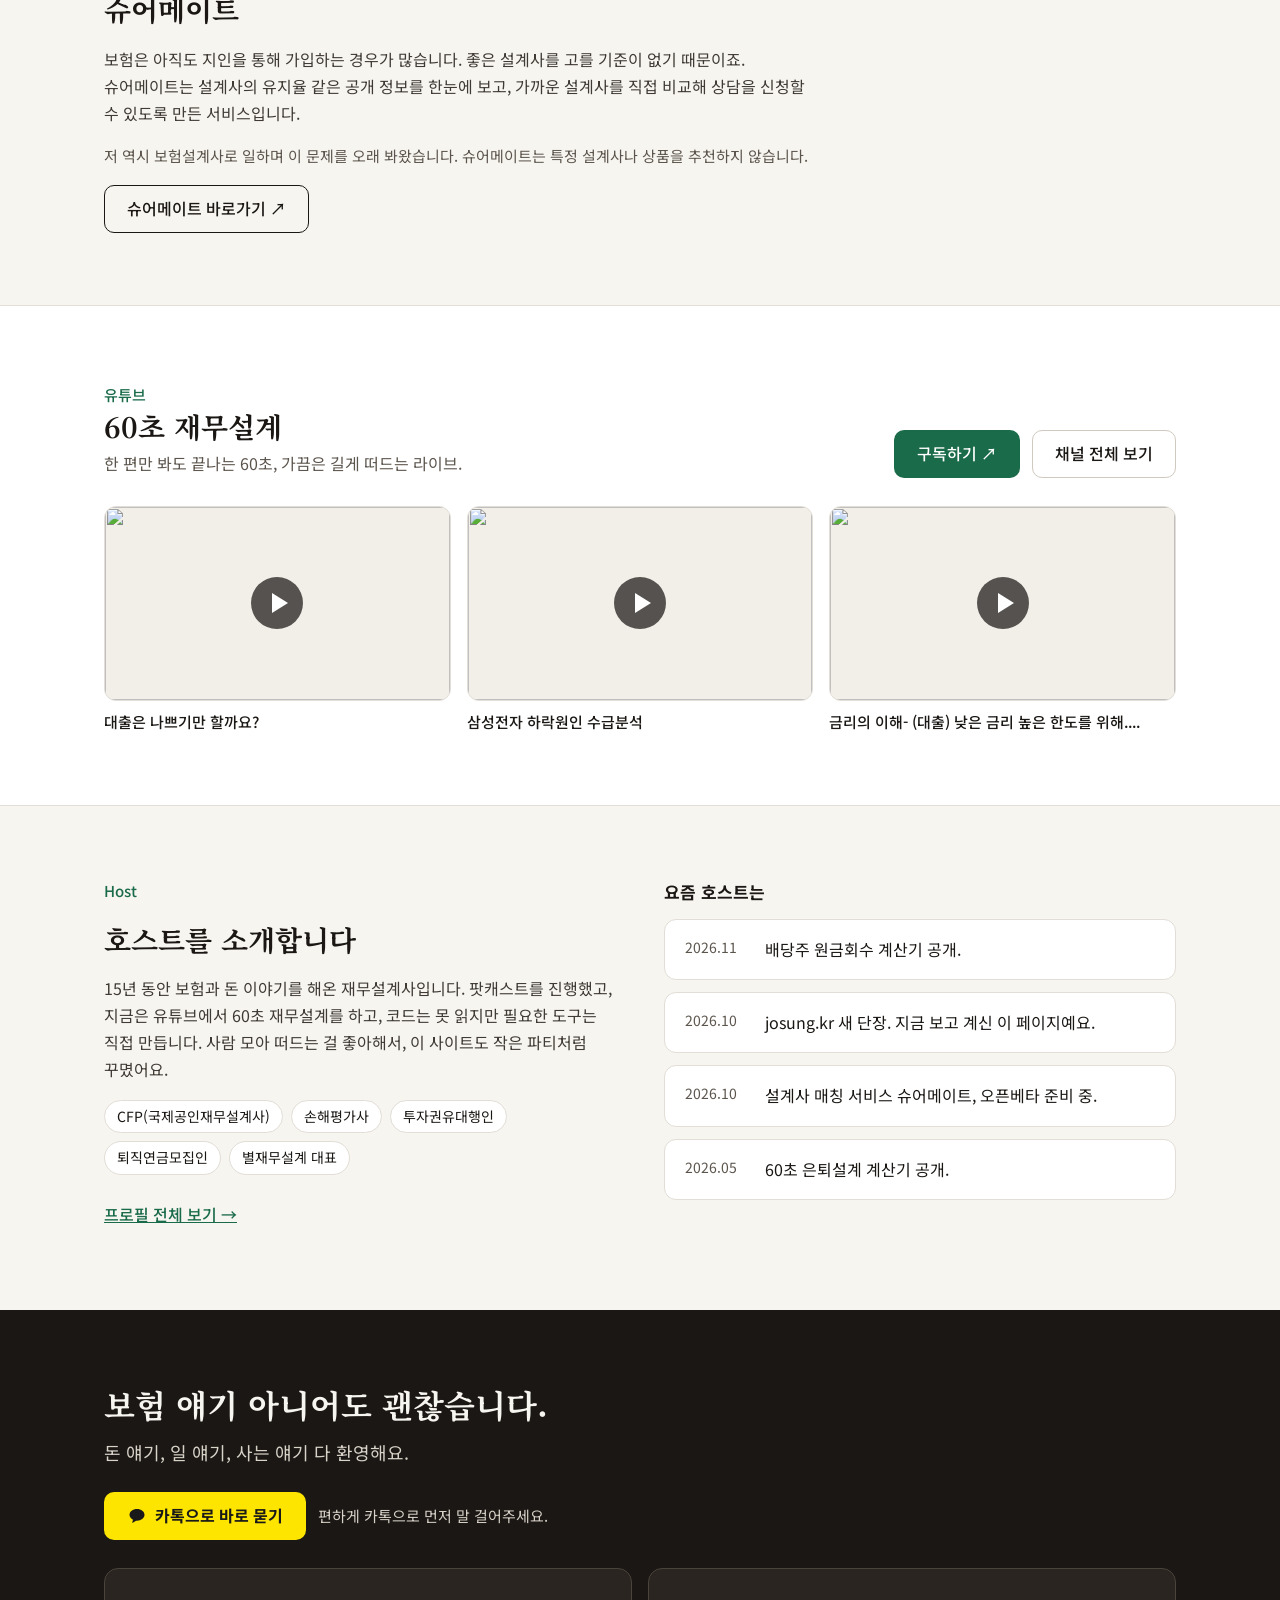
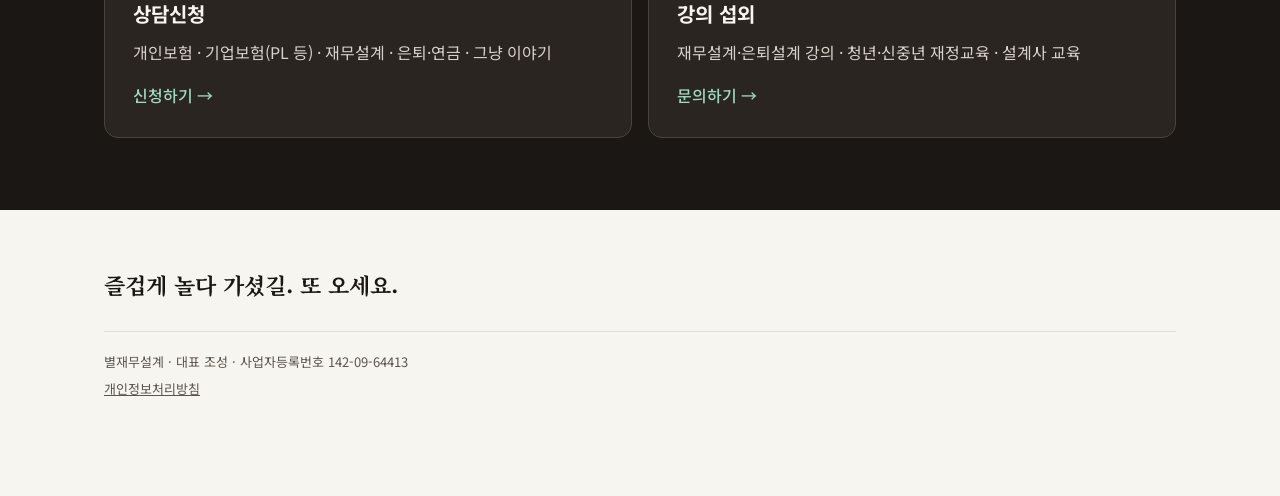
==== commit 919eeb32: "배당주 원금회수 계산기(/dividend/) 추가, 홈 계산기 목록·소식에 연결 Co-Authored-By: Claude Opus 5.5 <noreply@anthropic.com>" ====
--- a/index.html
+++ b/index.html
@@ -86,6 +86,12 @@
 <span class="desc">기존 계약과 신규 제안을 담보별로 넣으면, 표준 대비 방사형 차트 한 장이 나옵니다.</span>
 <span style="margin-top:auto;padding-top:4px;font-weight:500;color:var(--accent-dark)">분석하러 가기 →</span>
 </a>
+<a class="card" href="/dividend/" style="border-color:#C9E0D3">
+<span class="badge badge-live" style="background:var(--accent-light)">새로 나옴</span>
+<span class="title">배당주, 원금은 몇 년 만에?</span>
+<span class="desc">주가와 1년 배당금만 넣으면, 배당만으로 원금이 돌아오는 기간과 내 기준 적정가가 나와요.</span>
+<span style="margin-top:auto;padding-top:4px;font-weight:500;color:var(--accent-dark)">계산하러 가기 →</span>
+</a>
 <div class="card card-soon">
 <span class="badge">준비 중</span>
 <span class="title">대출상환 계산기</span>
@@ -151,6 +157,7 @@
 </div>
 <div class="news">
 <h3>요즘 호스트는</h3>
+<div class="news-item"><time datetime="2026-11">2026.11</time><span>배당주 원금회수 계산기 공개.</span></div>
 <div class="news-item"><time datetime="2026-10">2026.10</time><span>josung.kr 새 단장. 지금 보고 계신 이 페이지예요.</span></div>
 <div class="news-item"><time datetime="2026-10">2026.10</time><span>설계사 매칭 서비스 슈어메이트, 오픈베타 준비 중.</span></div>
 <div class="news-item"><time datetime="2026-05">2026.05</time><span>60초 은퇴설계 계산기 공개.</span></div>
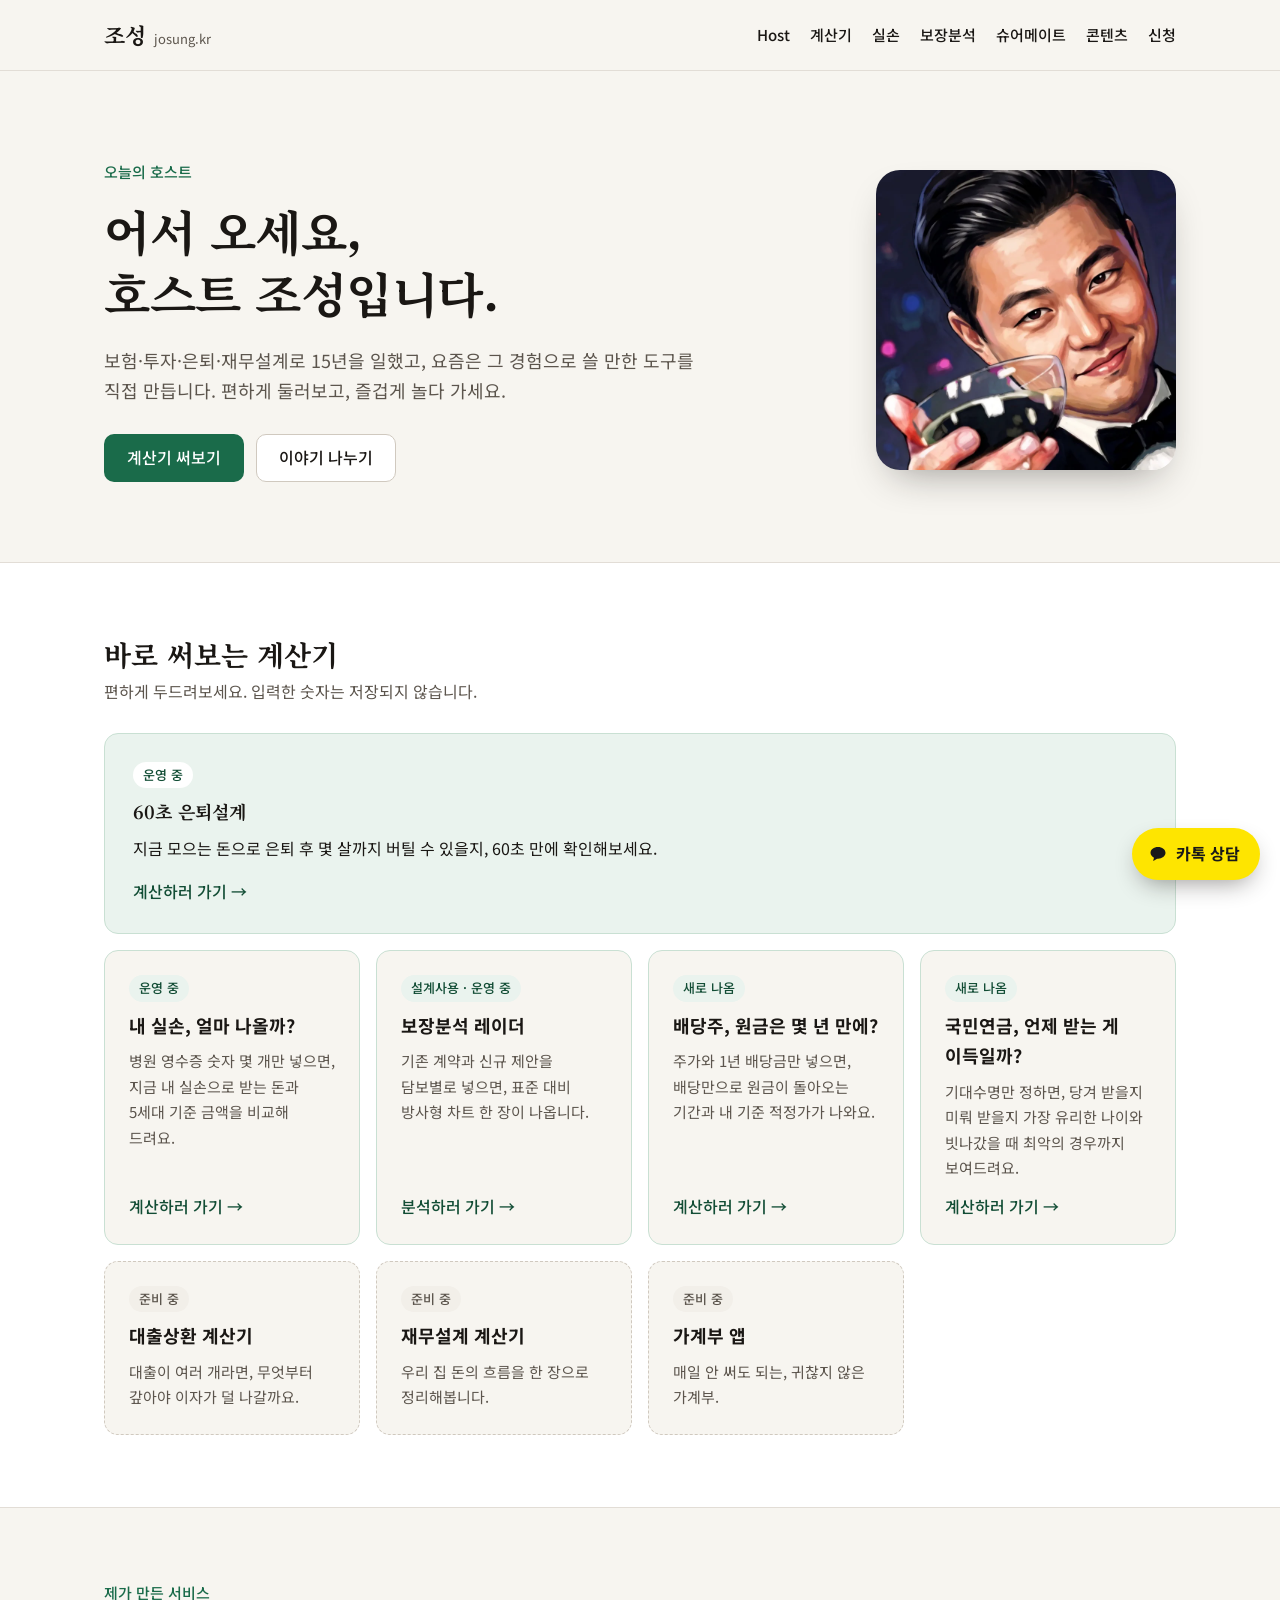
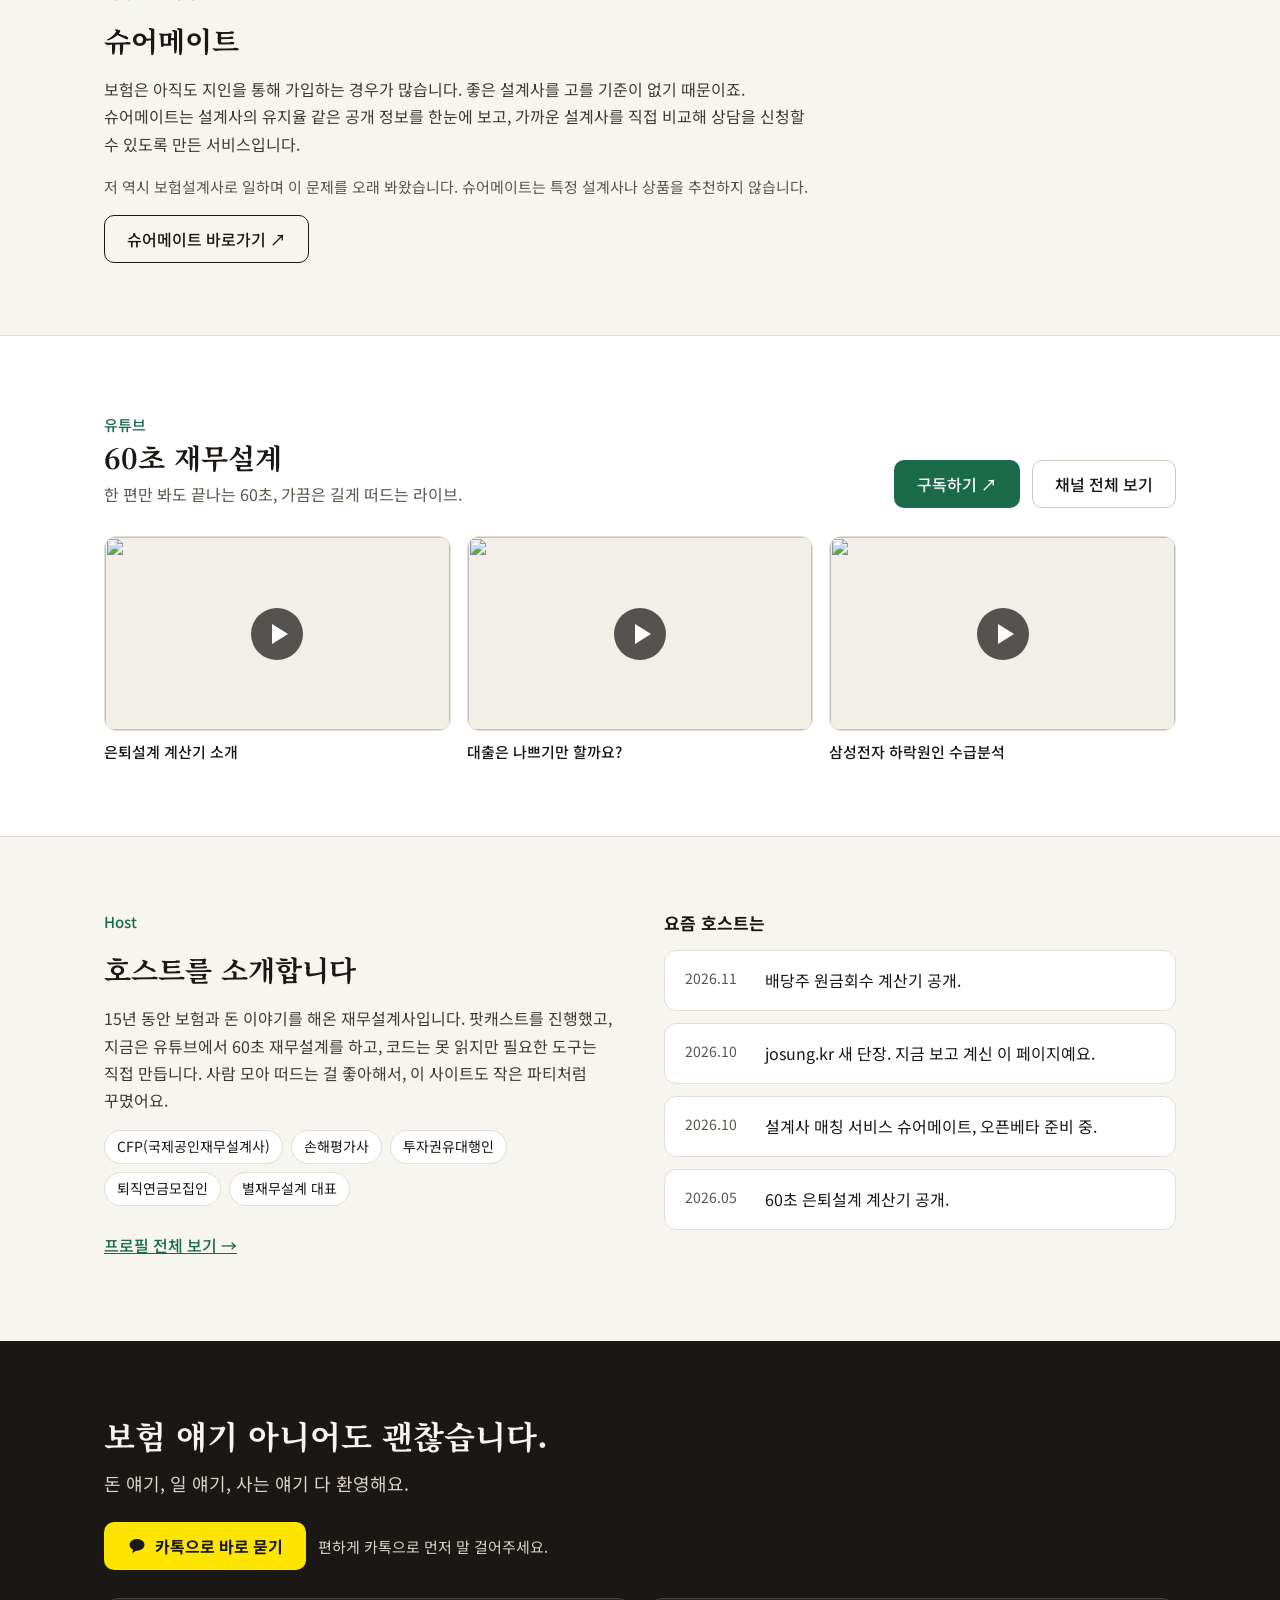
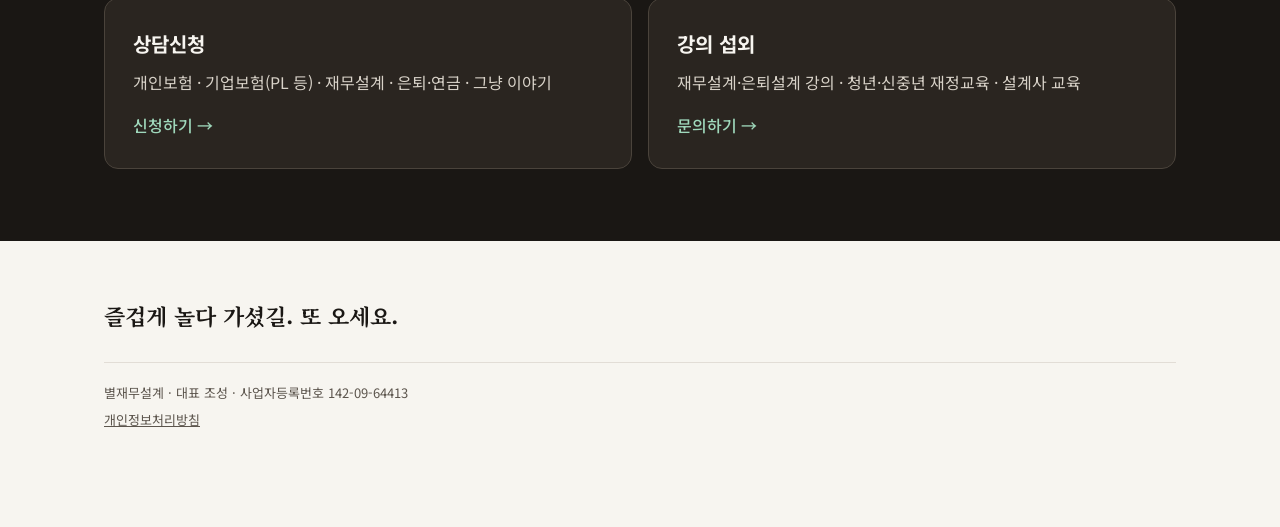
==== commit bbafc82d: "국민연금 수령 시점 계산기 추가 (/pension/) 기대수명별로 조기·제때·연기 중 가장 유리한 수령 나이, 제때 받기 대비 이득, 예상이 빗나갔을 때의 최악 시나리오를 보여주는" ====
--- a/index.html
+++ b/index.html
@@ -90,6 +90,12 @@
 <span class="badge badge-live" style="background:var(--accent-light)">새로 나옴</span>
 <span class="title">배당주, 원금은 몇 년 만에?</span>
 <span class="desc">주가와 1년 배당금만 넣으면, 배당만으로 원금이 돌아오는 기간과 내 기준 적정가가 나와요.</span>
+<span style="margin-top:auto;padding-top:4px;font-weight:500;color:var(--accent-dark)">계산하러 가기 →</span>
+</a>
+<a class="card" href="/pension/" style="border-color:#C9E0D3">
+<span class="badge badge-live" style="background:var(--accent-light)">새로 나옴</span>
+<span class="title">국민연금, 언제 받는 게 이득일까?</span>
+<span class="desc">기대수명만 정하면, 당겨 받을지 미뤄 받을지 가장 유리한 나이와 빗나갔을 때 최악의 경우까지 보여드려요.</span>
 <span style="margin-top:auto;padding-top:4px;font-weight:500;color:var(--accent-dark)">계산하러 가기 →</span>
 </a>
 <div class="card card-soon">
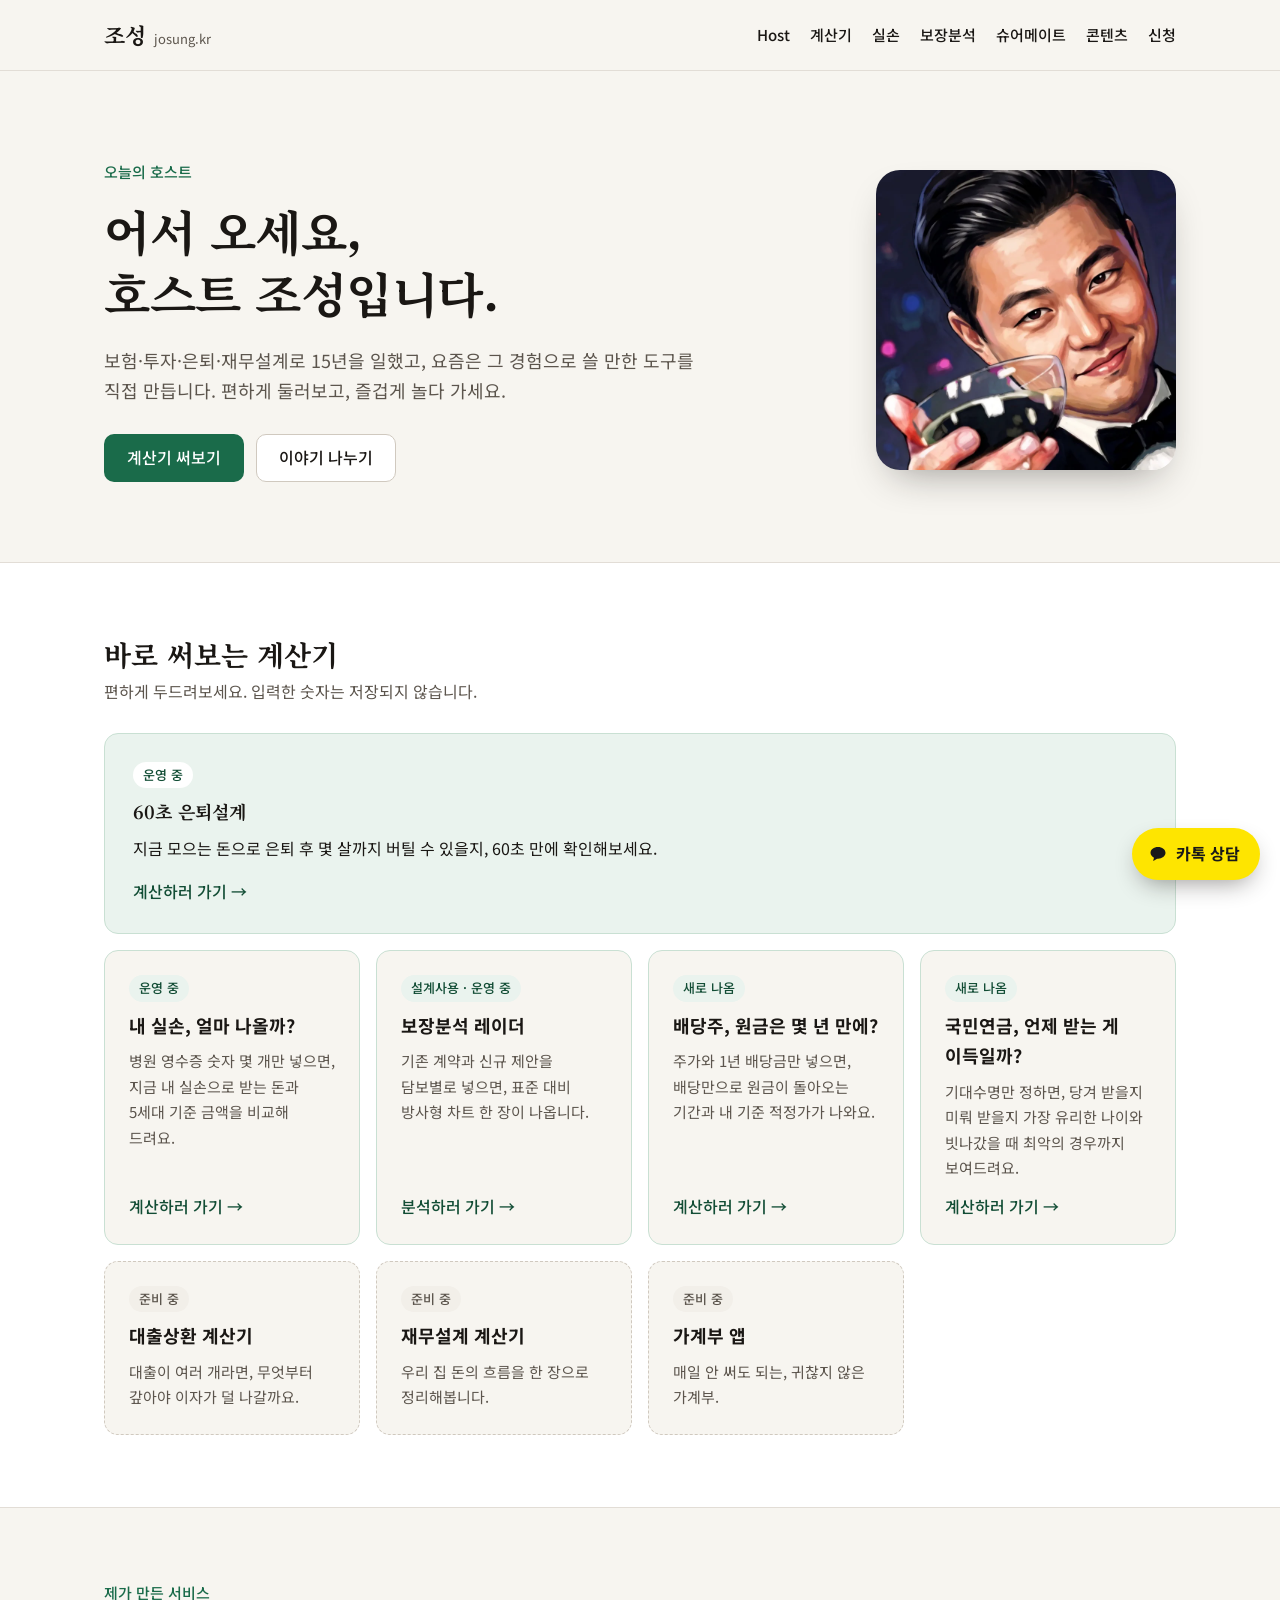
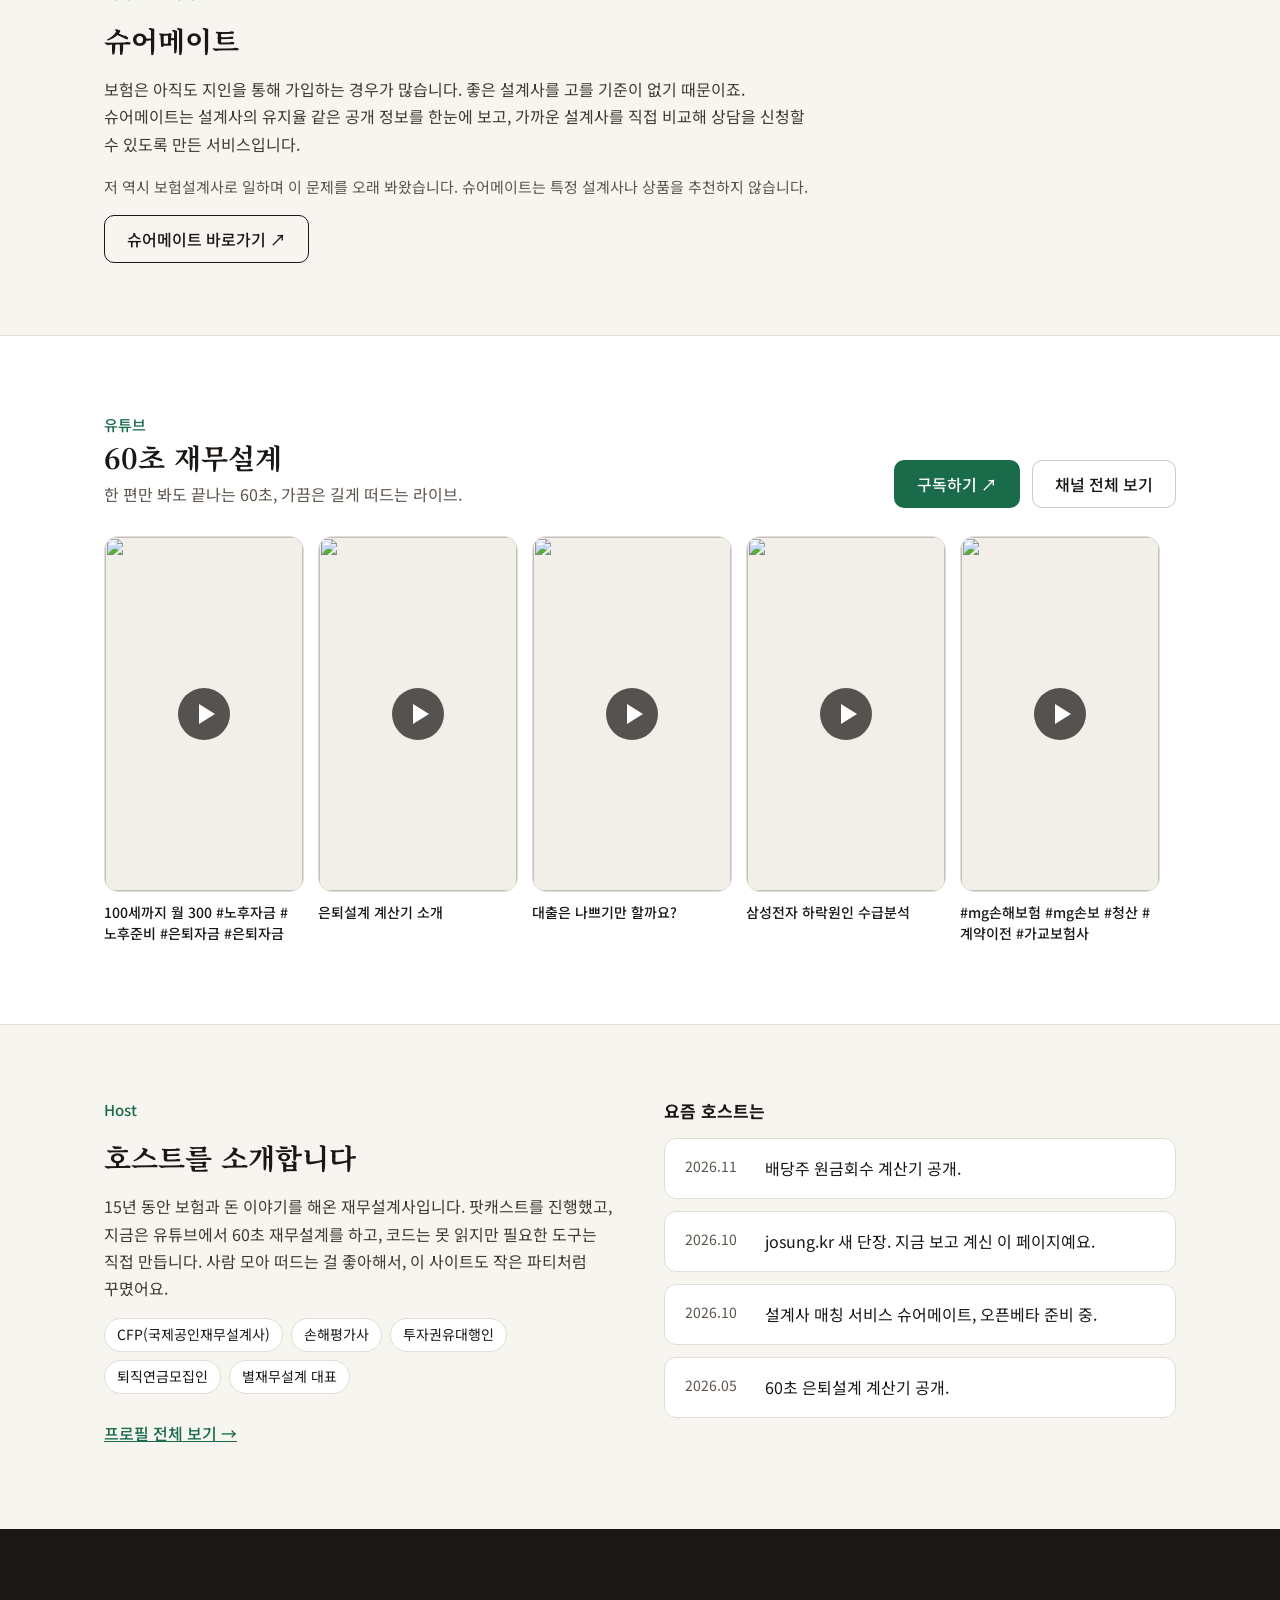
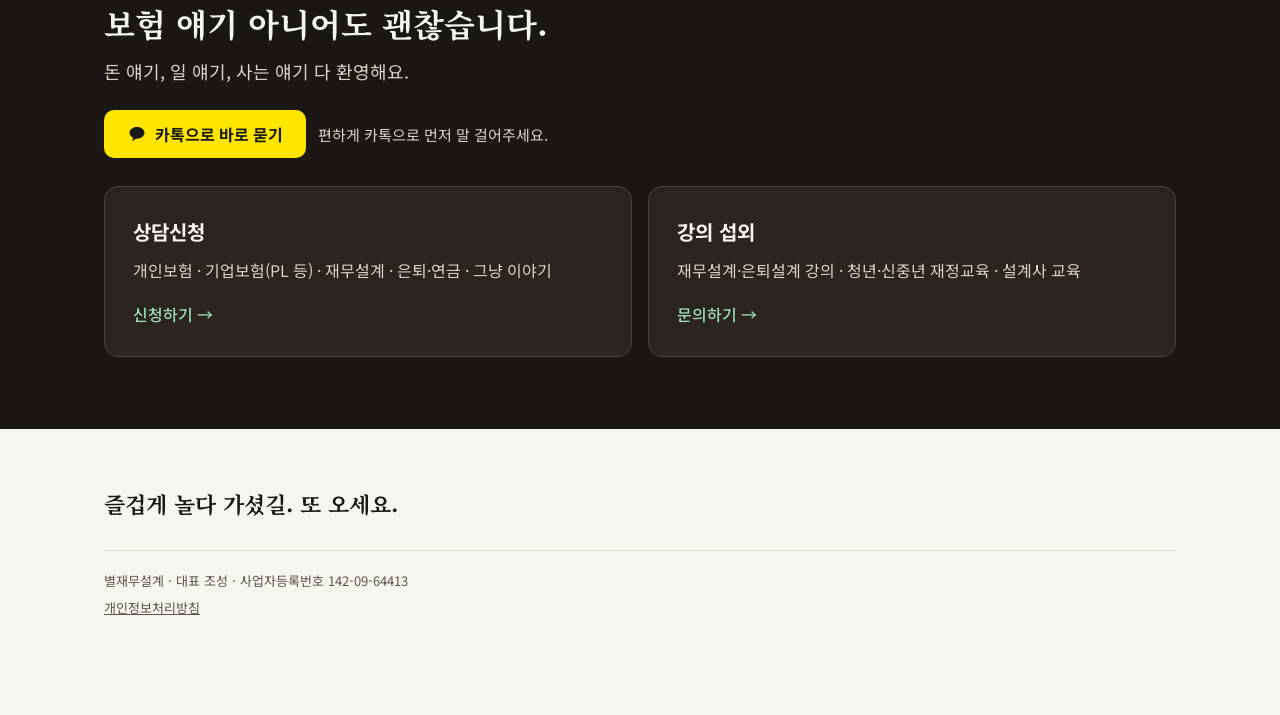
==== commit 8e8a6b01: "홈 유튜브: 쇼츠를 세로(9:16) 카드로, 옆으로 넘기며 보기 - 쇼츠만 골라 최대 10개, 폰에서는 2개 + 다음 카드 살짝 보이게 - 누르면 카드 안에서 세로로 바로 재생, " ====
--- a/index.html
+++ b/index.html
@@ -15,7 +15,7 @@
 <link rel="preconnect" href="https://fonts.googleapis.com">
 <link rel="preconnect" href="https://fonts.gstatic.com" crossorigin>
 <link href="https://fonts.googleapis.com/css2?family=Noto+Serif+KR:wght@600;700&family=Noto+Sans+KR:wght@400;500;700&display=swap" rel="stylesheet">
-<link rel="stylesheet" href="/assets/site.css?v=20261109">
+<link rel="stylesheet" href="/assets/site.css?v=20261119">
 </head>
 <body>
 
@@ -142,7 +142,7 @@
 <a class="btn btn-ghost" href="https://www.youtube.com/@fp60seconds" target="_blank" rel="noopener">채널 전체 보기</a>
 </div>
 </div>
-<div id="yt" class="video-grid" aria-label="최신 영상 목록"></div>
+<div id="yt" class="shorts-row" aria-label="최신 쇼츠 목록"></div>
 </div>
 </section>
 
@@ -209,7 +209,8 @@
   var box = document.getElementById('yt');
   var PLAYLIST = 'UUj6xeOFJopNMWaW1J7c9bAw';
   var SOURCES = ['https://raw.githubusercontent.com/agemoory/retirement_planing/main/data/videos.json', '/data/videos.json'];
-  var MAX = 3;
+  var MAX = 10;
+  var playing = null;
 
   function fallback() {
     box.className = 'video';
@@ -231,8 +232,10 @@
   }
 
   function play(item, v) {
+    if (playing && playing !== item) playing.reset();
+    playing = item;
     var f = document.createElement('iframe');
-    f.src = 'https://www.youtube-nocookie.com/embed/' + v.id + '?autoplay=1&rel=0';
+    f.src = 'https://www.youtube-nocookie.com/embed/' + v.id + '?autoplay=1&rel=0&playsinline=1';
     f.title = v.title;
     f.allow = 'autoplay; accelerometer; clipboard-write; encrypted-media; gyroscope; picture-in-picture; web-share';
     f.referrerPolicy = 'strict-origin-when-cross-origin';
@@ -242,9 +245,13 @@
     thumb.appendChild(f);
   }
 
-  function render(list) {
+  function render(all) {
+    // 쇼츠만 세로 카드로. 쇼츠가 하나도 없을 때만 예전 가로 목록으로
+    var list = all.filter(function (v) { return v.short; });
+    var wide = !list.length;
+    if (wide) { list = all; box.className = 'video-grid'; }
     box.innerHTML = '';
-    list.slice(0, MAX).forEach(function (v) {
+    list.slice(0, wide ? 3 : MAX).forEach(function (v) {
       var item = document.createElement('div');
       item.className = 'vitem';
       var btn = document.createElement('button');
@@ -252,7 +259,7 @@
       btn.className = 'vthumb';
       btn.setAttribute('aria-label', v.title + ' 재생');
       var img = document.createElement('img');
-      img.src = 'https://i.ytimg.com/vi/' + v.id + '/mqdefault.jpg';
+      img.src = 'https://i.ytimg.com/vi/' + v.id + (wide ? '/mqdefault.jpg' : '/hqdefault.jpg');
       img.alt = '';
       img.loading = 'lazy';
       var icon = document.createElement('span');
@@ -261,6 +268,10 @@
       btn.appendChild(img);
       btn.appendChild(icon);
       btn.addEventListener('click', function () { play(item, v); });
+      item.reset = function () {
+        var th = item.querySelector('.vthumb');
+        th.innerHTML = ''; th.appendChild(img); th.appendChild(icon);
+      };
       var t = document.createElement('p');
       t.className = 'vtitle';
       t.textContent = v.title;
--- a/assets/site.css
+++ b/assets/site.css
@@ -134,6 +134,14 @@
 .vthumb:focus-visible{outline:2px solid var(--accent);outline-offset:2px}
 .vtitle{margin:10px 0 0;font-size:15px;font-weight:500;line-height:1.5;display:-webkit-box;-webkit-line-clamp:2;-webkit-box-orient:vertical;overflow:hidden}
 .vdate{margin:2px 0 0;font-size:13px;color:var(--text2)}
+
+/* shorts: 9:16 세로 카드, 옆으로 넘기기 */
+.shorts-row{display:flex;gap:14px;overflow-x:auto;scroll-snap-type:x mandatory;scroll-padding:0 24px;margin:0 -24px;padding:0 24px 8px;-webkit-overflow-scrolling:touch;scrollbar-width:thin;min-height:120px}
+.shorts-row .vitem{flex:0 0 200px;scroll-snap-align:start}
+.shorts-row .vthumb{aspect-ratio:9/16;border-radius:14px}
+.shorts-row .vtitle{font-size:14px}
+.shorts-row:has(iframe){scroll-snap-type:none}
+@media (max-width:640px){.shorts-row{gap:10px;margin:0 -16px;padding:0 16px 8px;scroll-padding:0 16px}.shorts-row .vitem{flex-basis:42vw}}
 
 /* dark apply band */
 .dark{background:var(--text);color:var(--bg)}
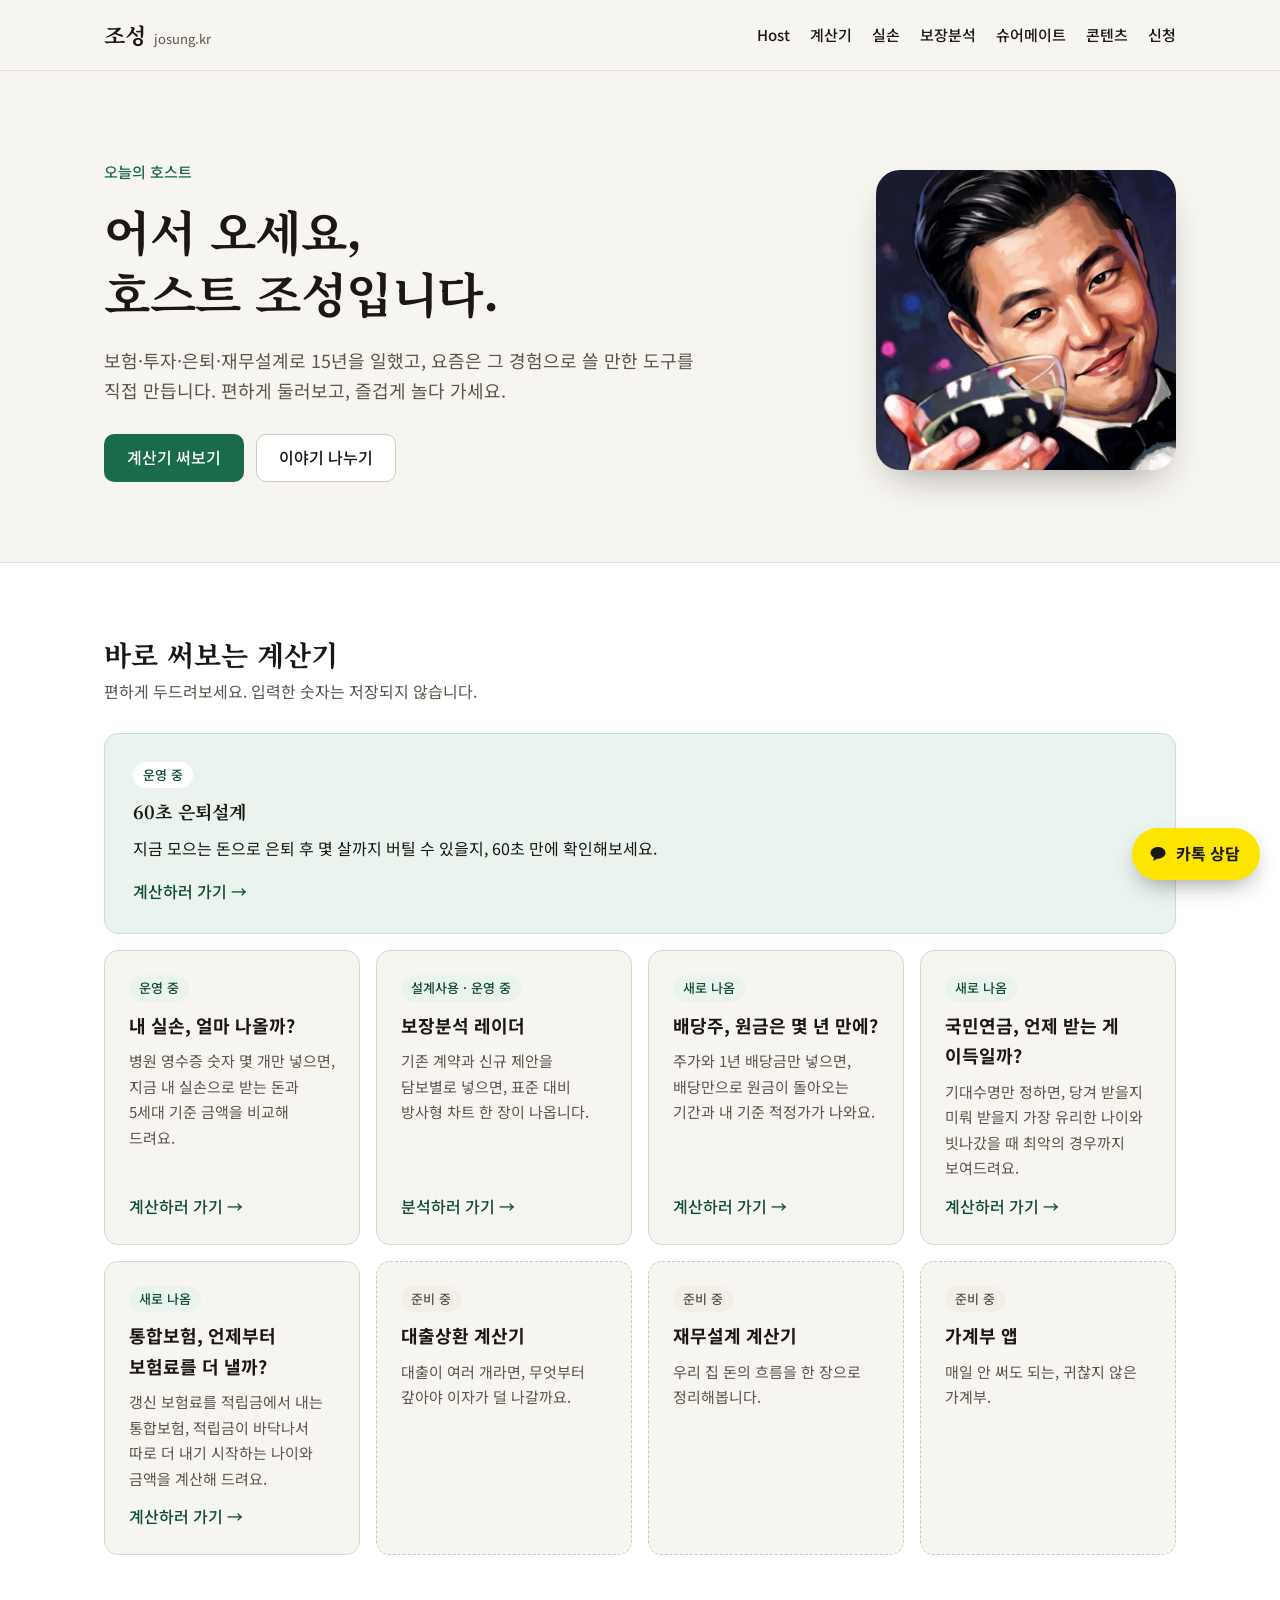
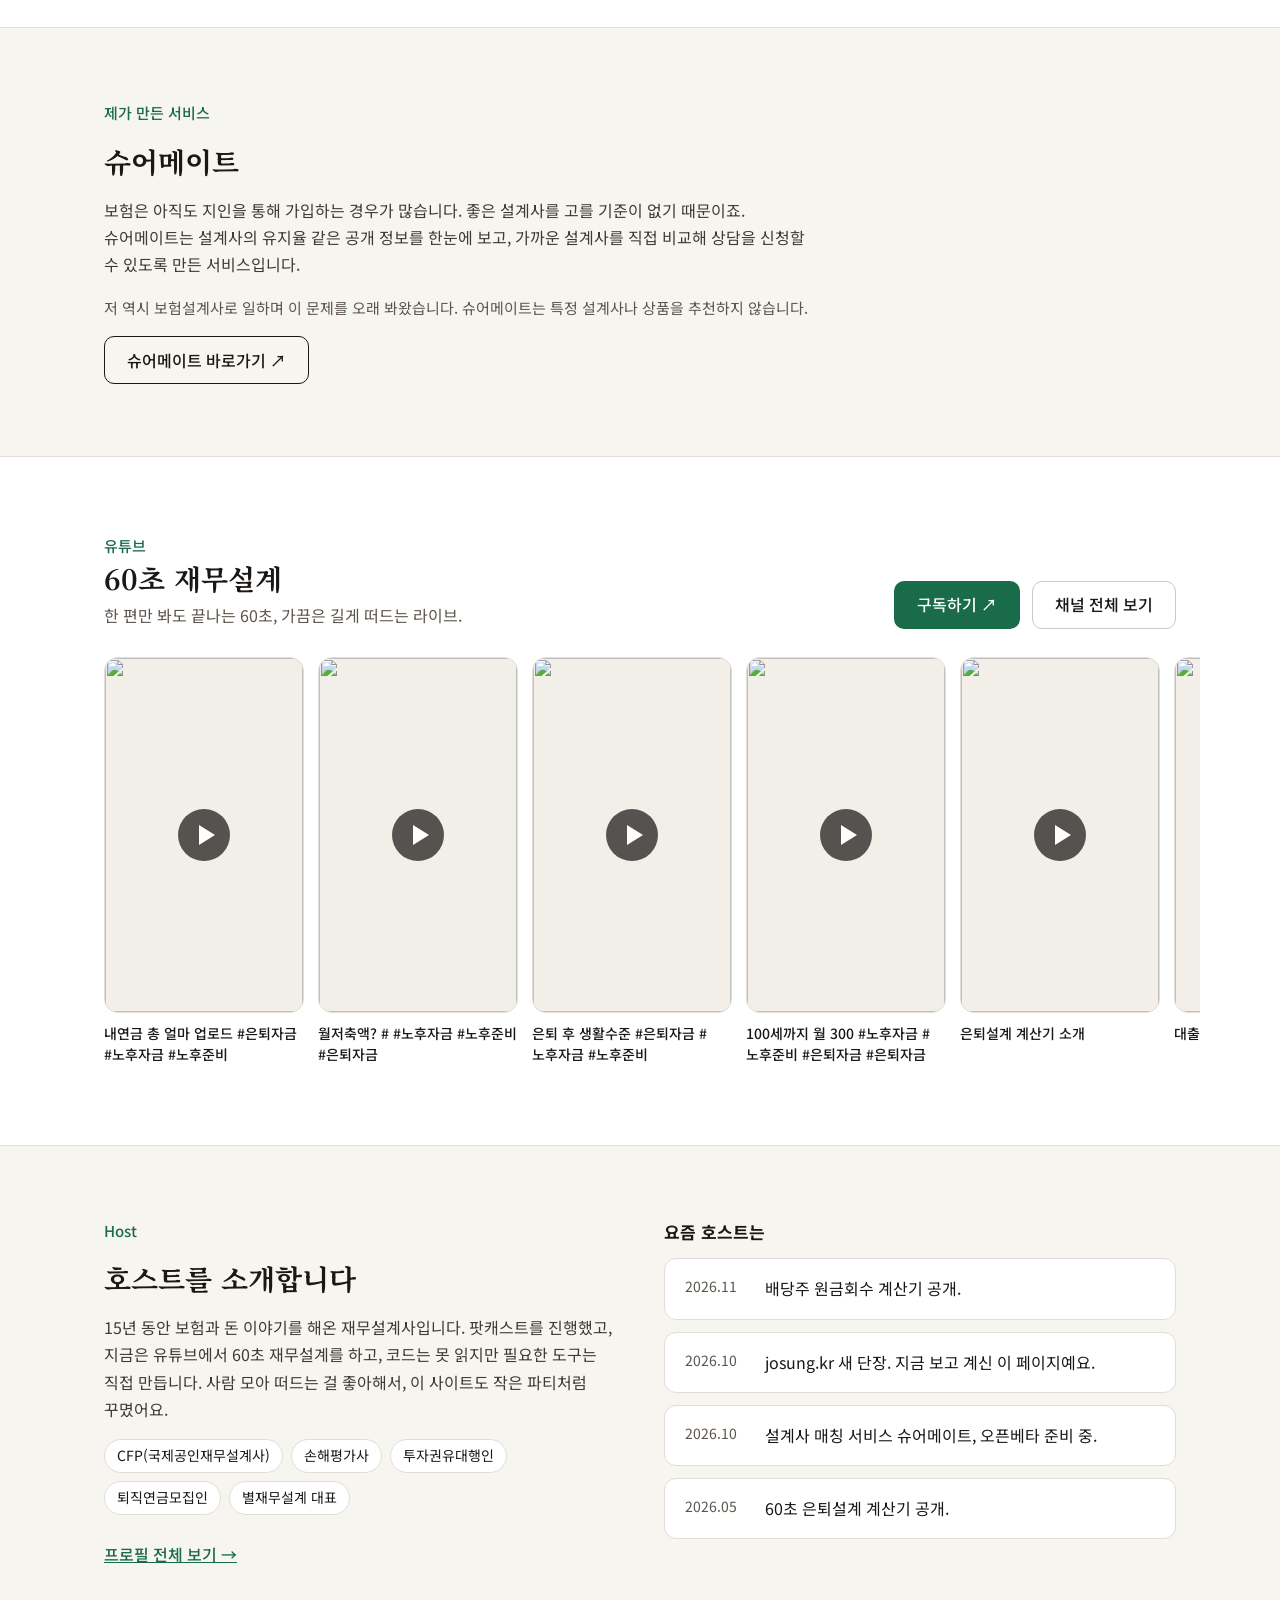
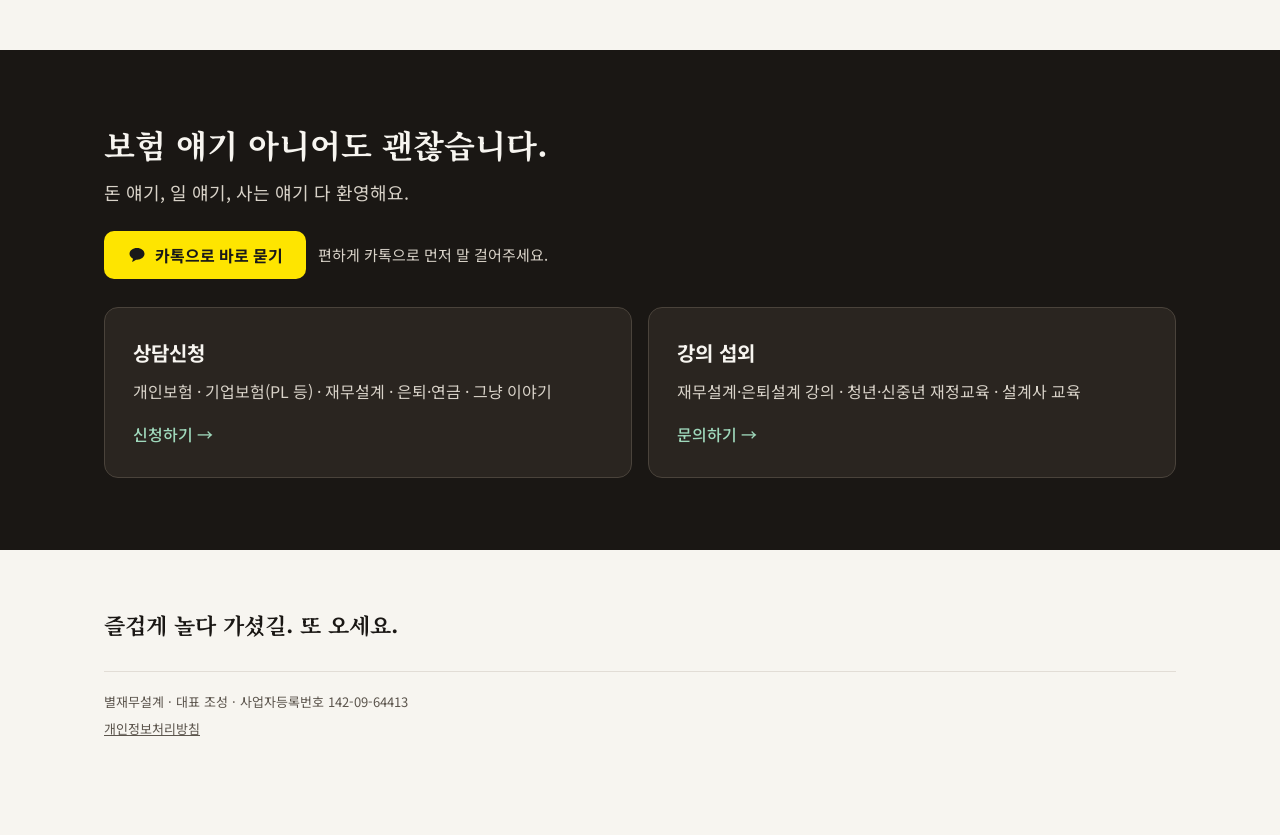
==== commit 1ea4bf18: "통합보험 갱신 계산기(/renewal): 대체납입 적립금이 바닥나 추가 납입이 시작되는 나이·금액, 인상률 0~10%(기본 5%)·갱신주기 기본 3년 + 홈 카드 Co-Author" ====
--- a/index.html
+++ b/index.html
@@ -96,6 +96,12 @@
 <span class="badge badge-live" style="background:var(--accent-light)">새로 나옴</span>
 <span class="title">국민연금, 언제 받는 게 이득일까?</span>
 <span class="desc">기대수명만 정하면, 당겨 받을지 미뤄 받을지 가장 유리한 나이와 빗나갔을 때 최악의 경우까지 보여드려요.</span>
+<span style="margin-top:auto;padding-top:4px;font-weight:500;color:var(--accent-dark)">계산하러 가기 →</span>
+</a>
+<a class="card" href="/renewal/" style="border-color:#C9E0D3">
+<span class="badge badge-live" style="background:var(--accent-light)">새로 나옴</span>
+<span class="title">통합보험, 언제부터 보험료를 더 낼까?</span>
+<span class="desc">갱신 보험료를 적립금에서 내는 통합보험, 적립금이 바닥나서 따로 더 내기 시작하는 나이와 금액을 계산해 드려요.</span>
 <span style="margin-top:auto;padding-top:4px;font-weight:500;color:var(--accent-dark)">계산하러 가기 →</span>
 </a>
 <div class="card card-soon">
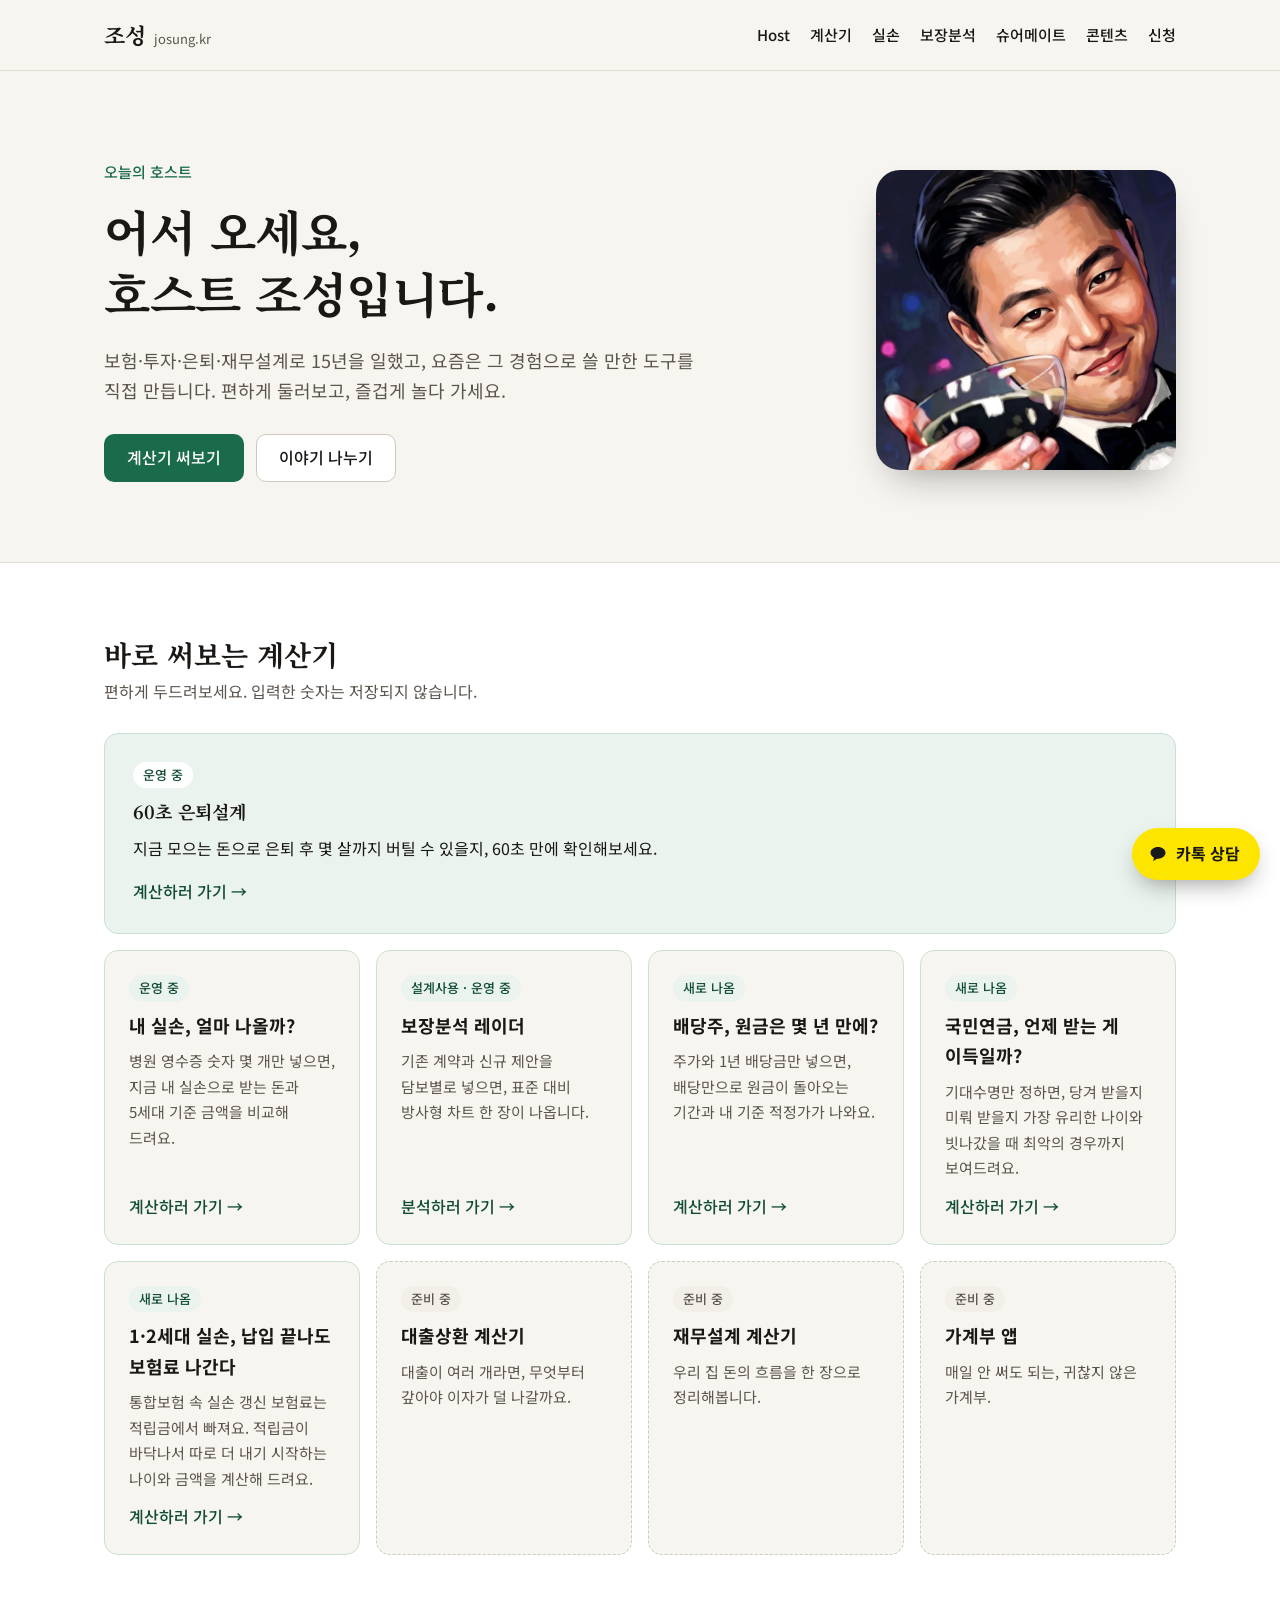
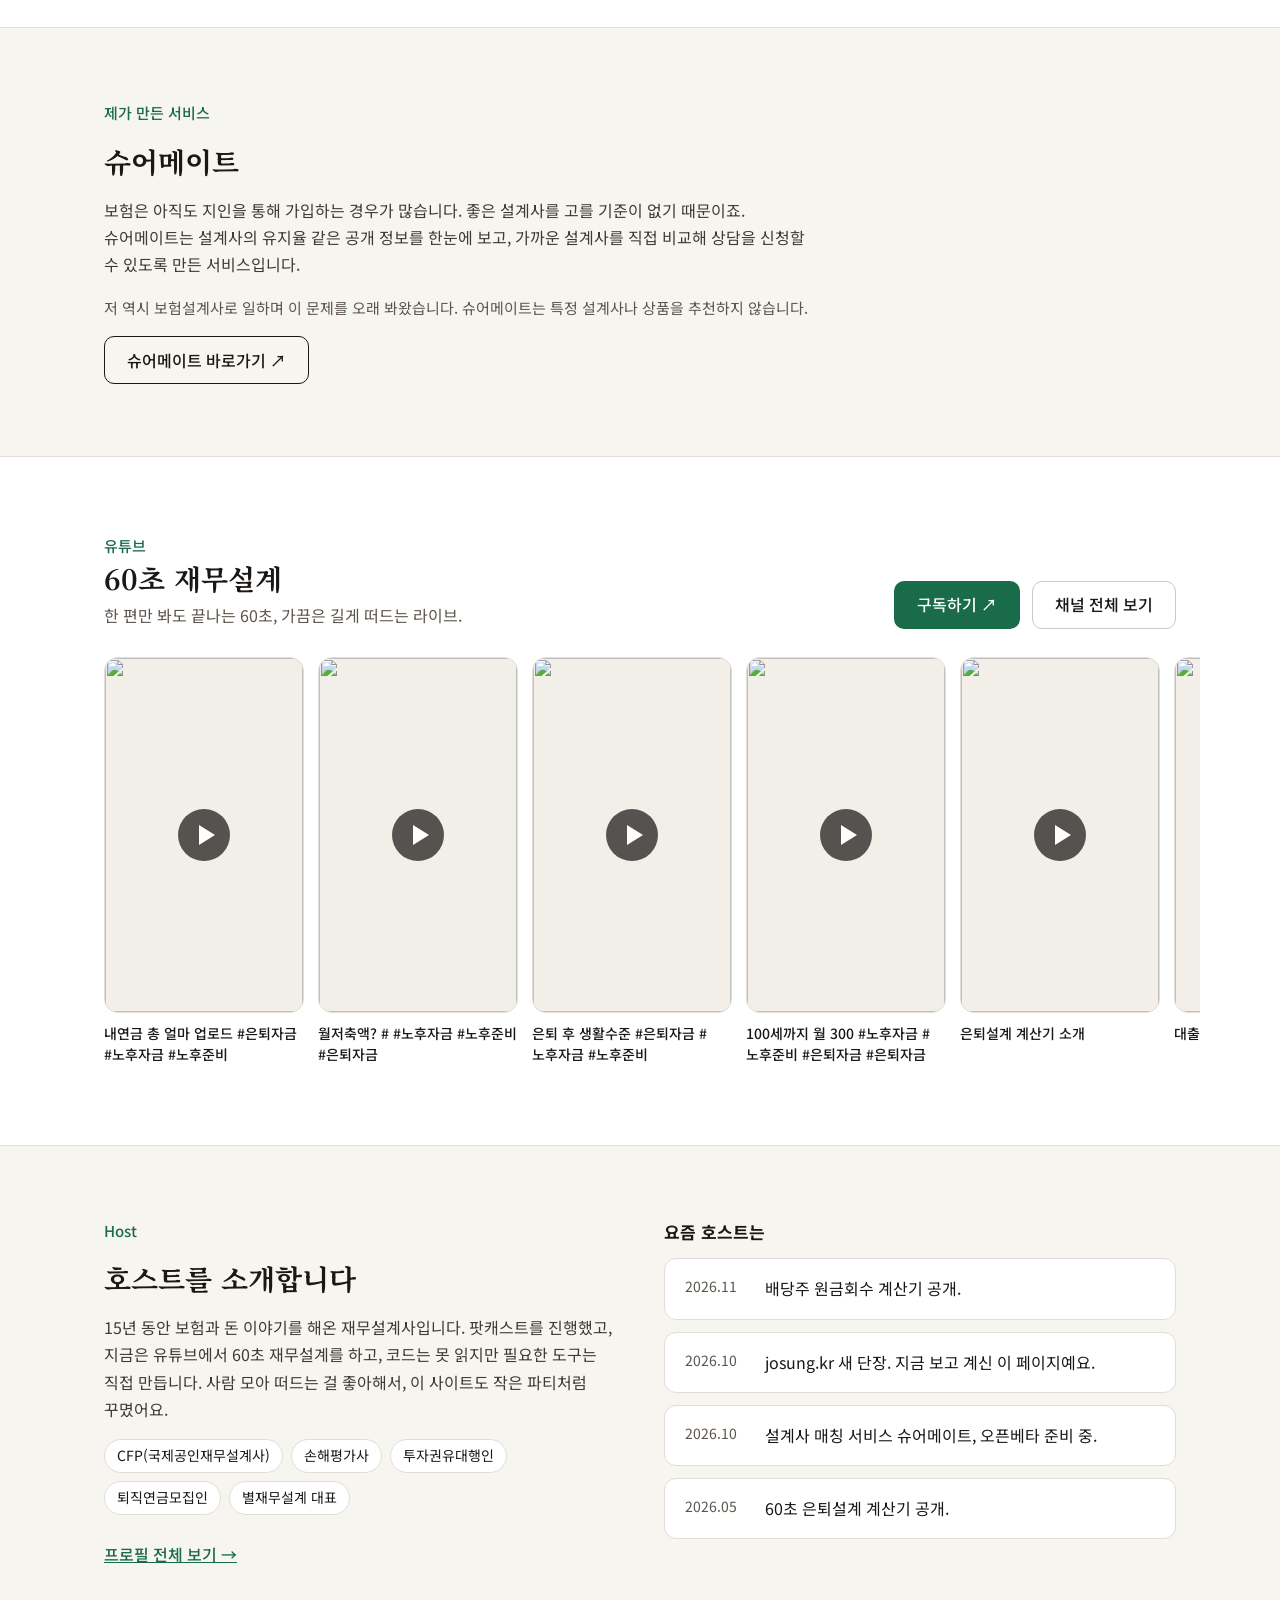
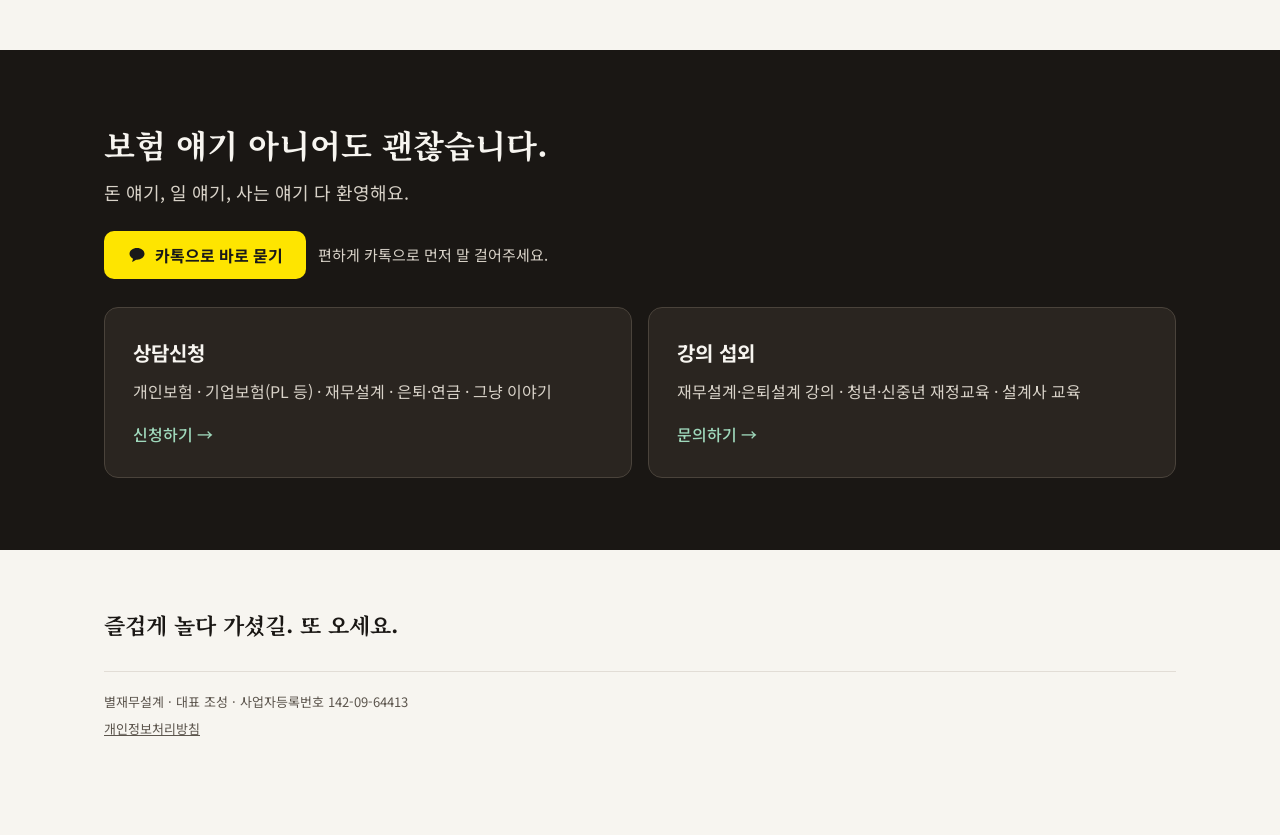
==== commit 20fe19ee: "갱신 계산기를 1·2세대 실손 타깃으로: 제목·설명·홈 카드 문구 변경 + 실손 계산기(1·2세대 결과)에서 연결 링크 Co-Authored-By: Claude Opus 5.5 <" ====
--- a/index.html
+++ b/index.html
@@ -100,8 +100,8 @@
 </a>
 <a class="card" href="/renewal/" style="border-color:#C9E0D3">
 <span class="badge badge-live" style="background:var(--accent-light)">새로 나옴</span>
-<span class="title">통합보험, 언제부터 보험료를 더 낼까?</span>
-<span class="desc">갱신 보험료를 적립금에서 내는 통합보험, 적립금이 바닥나서 따로 더 내기 시작하는 나이와 금액을 계산해 드려요.</span>
+<span class="title">1·2세대 실손, 납입 끝나도 보험료 나간다</span>
+<span class="desc">통합보험 속 실손 갱신 보험료는 적립금에서 빠져요. 적립금이 바닥나서 따로 더 내기 시작하는 나이와 금액을 계산해 드려요.</span>
 <span style="margin-top:auto;padding-top:4px;font-weight:500;color:var(--accent-dark)">계산하러 가기 →</span>
 </a>
 <div class="card card-soon">
